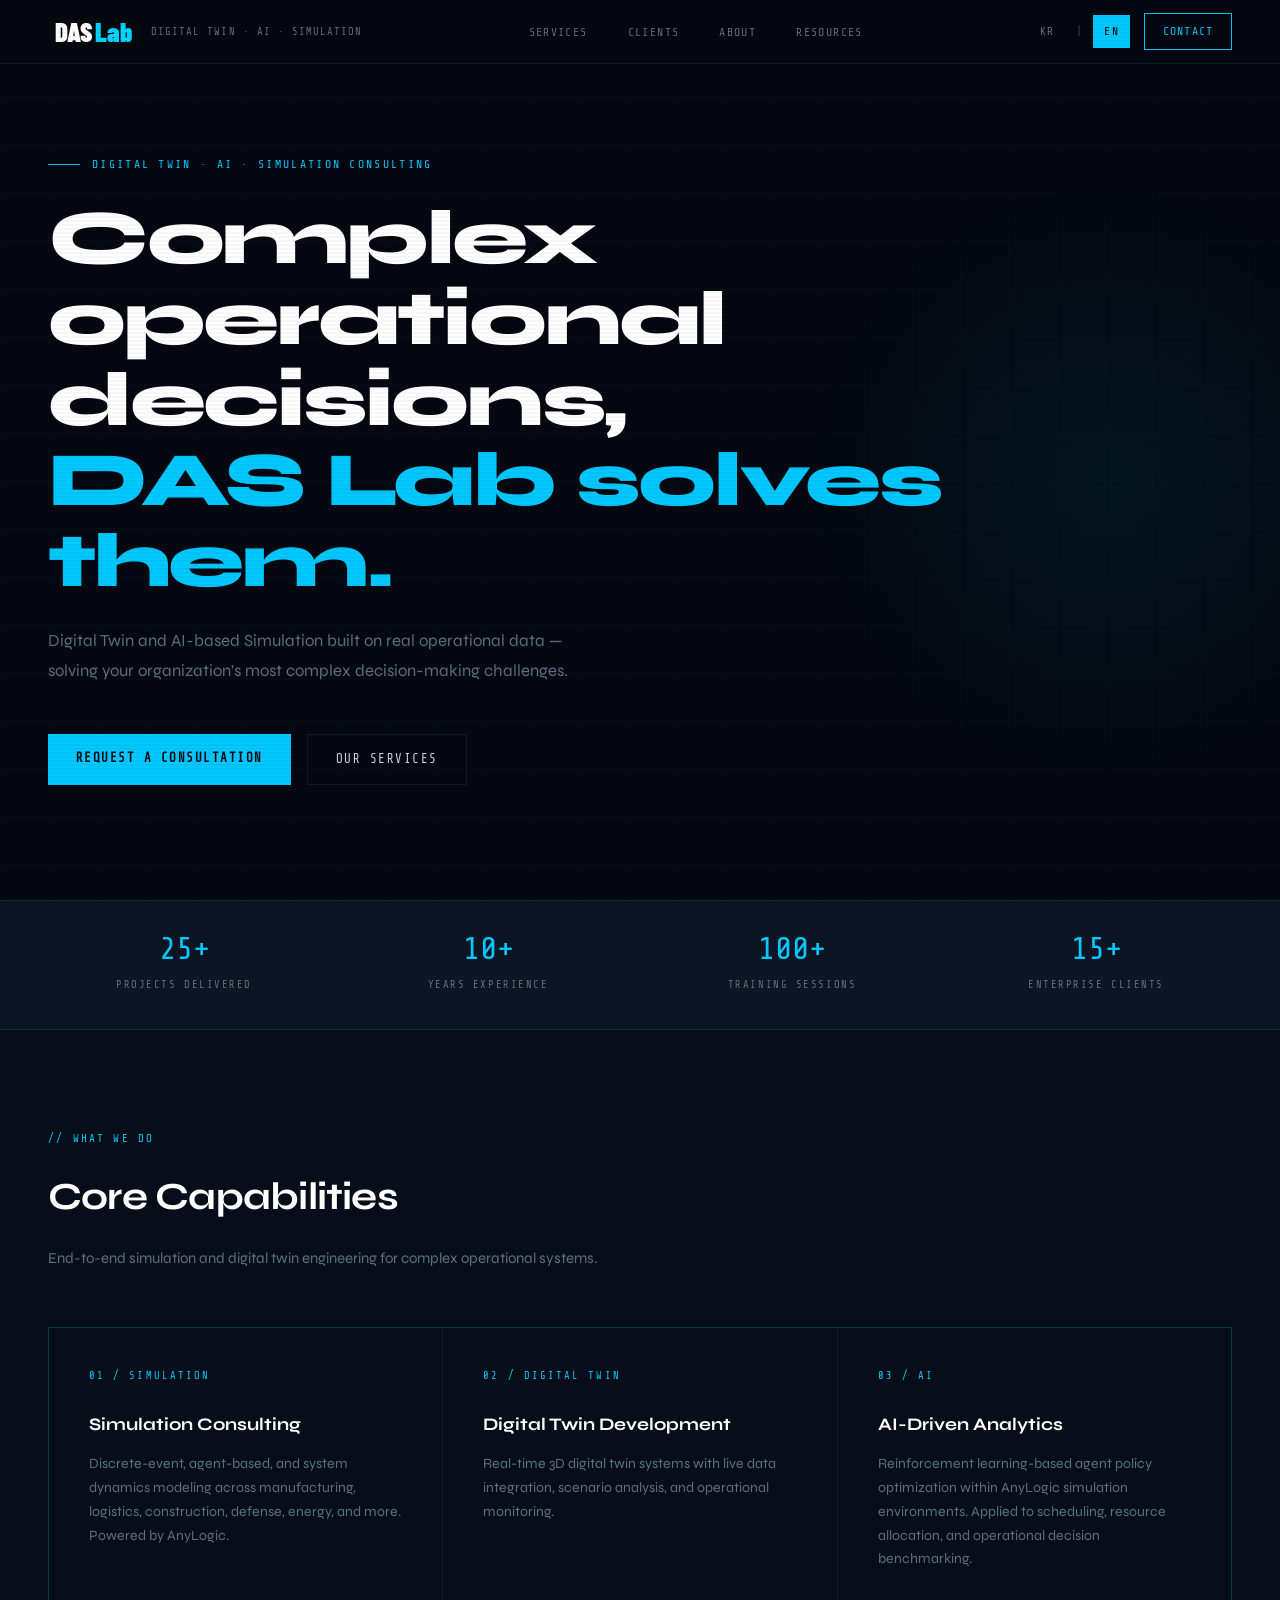
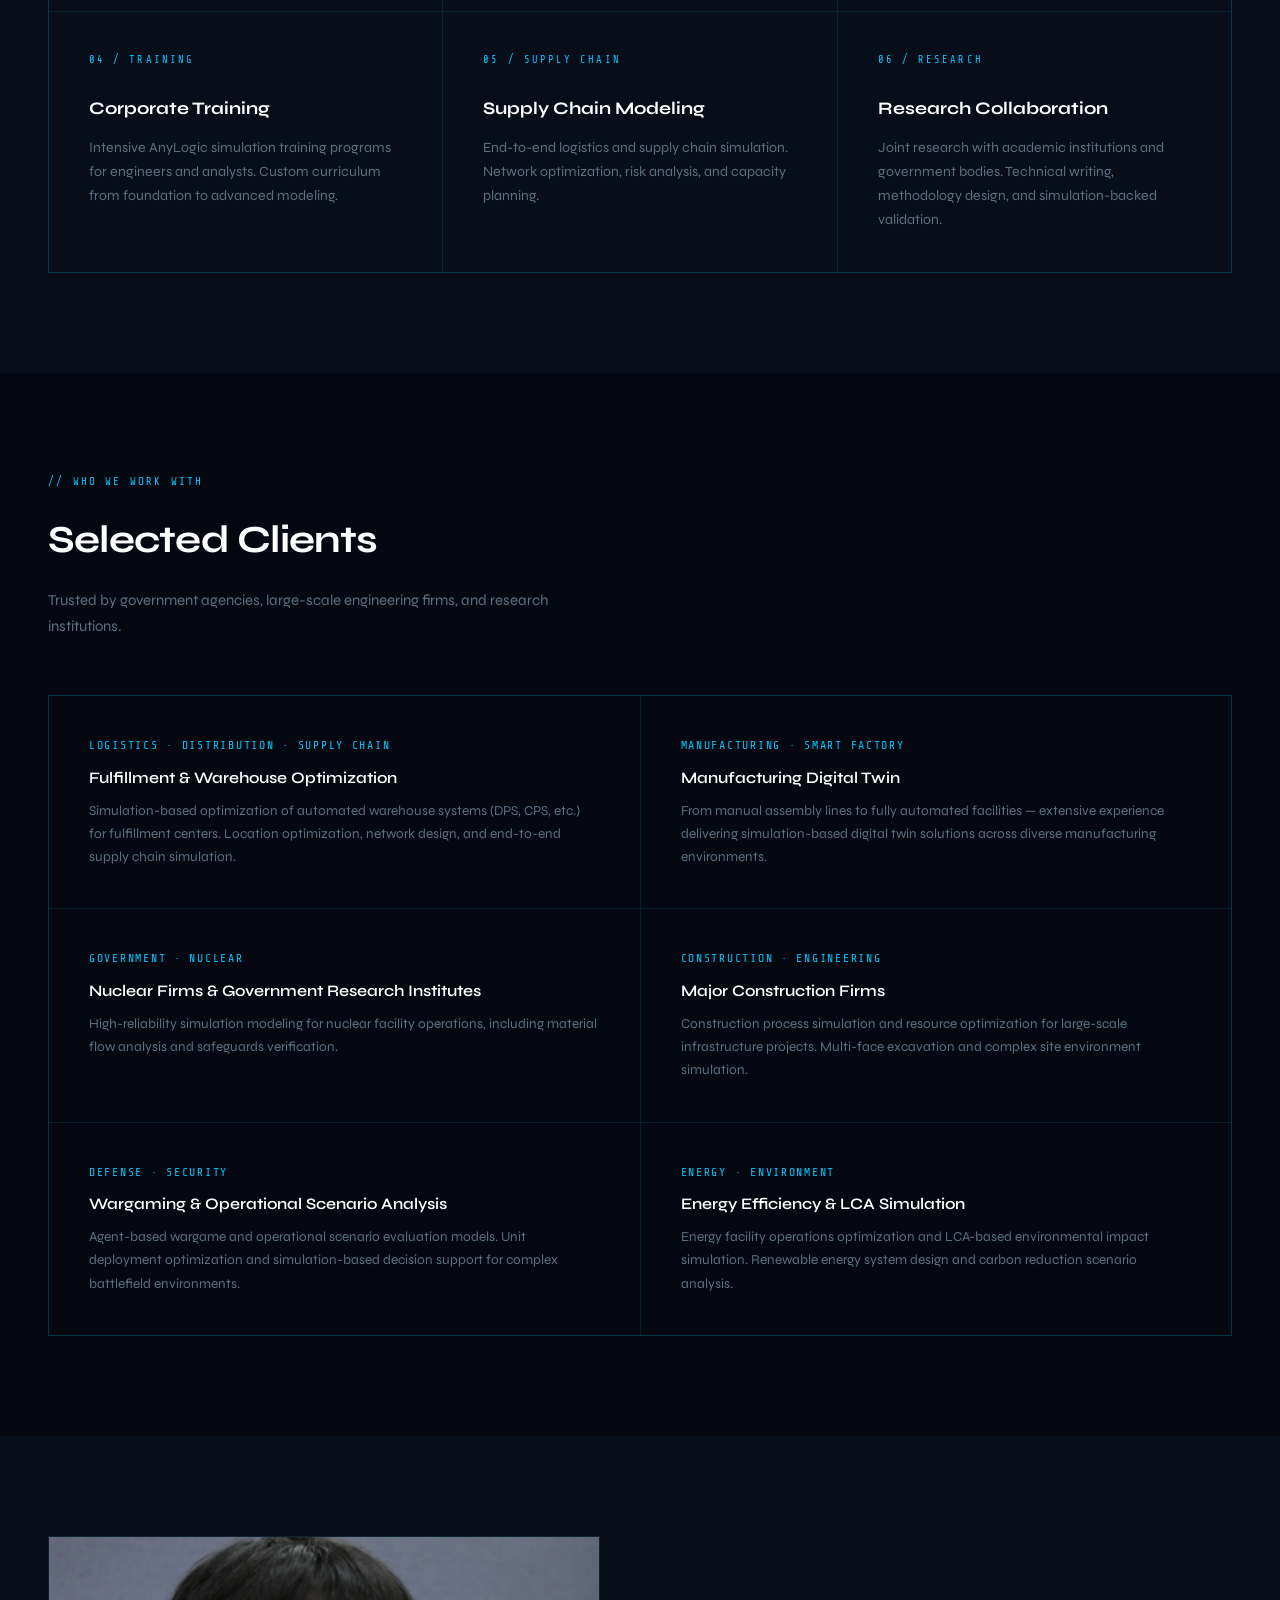
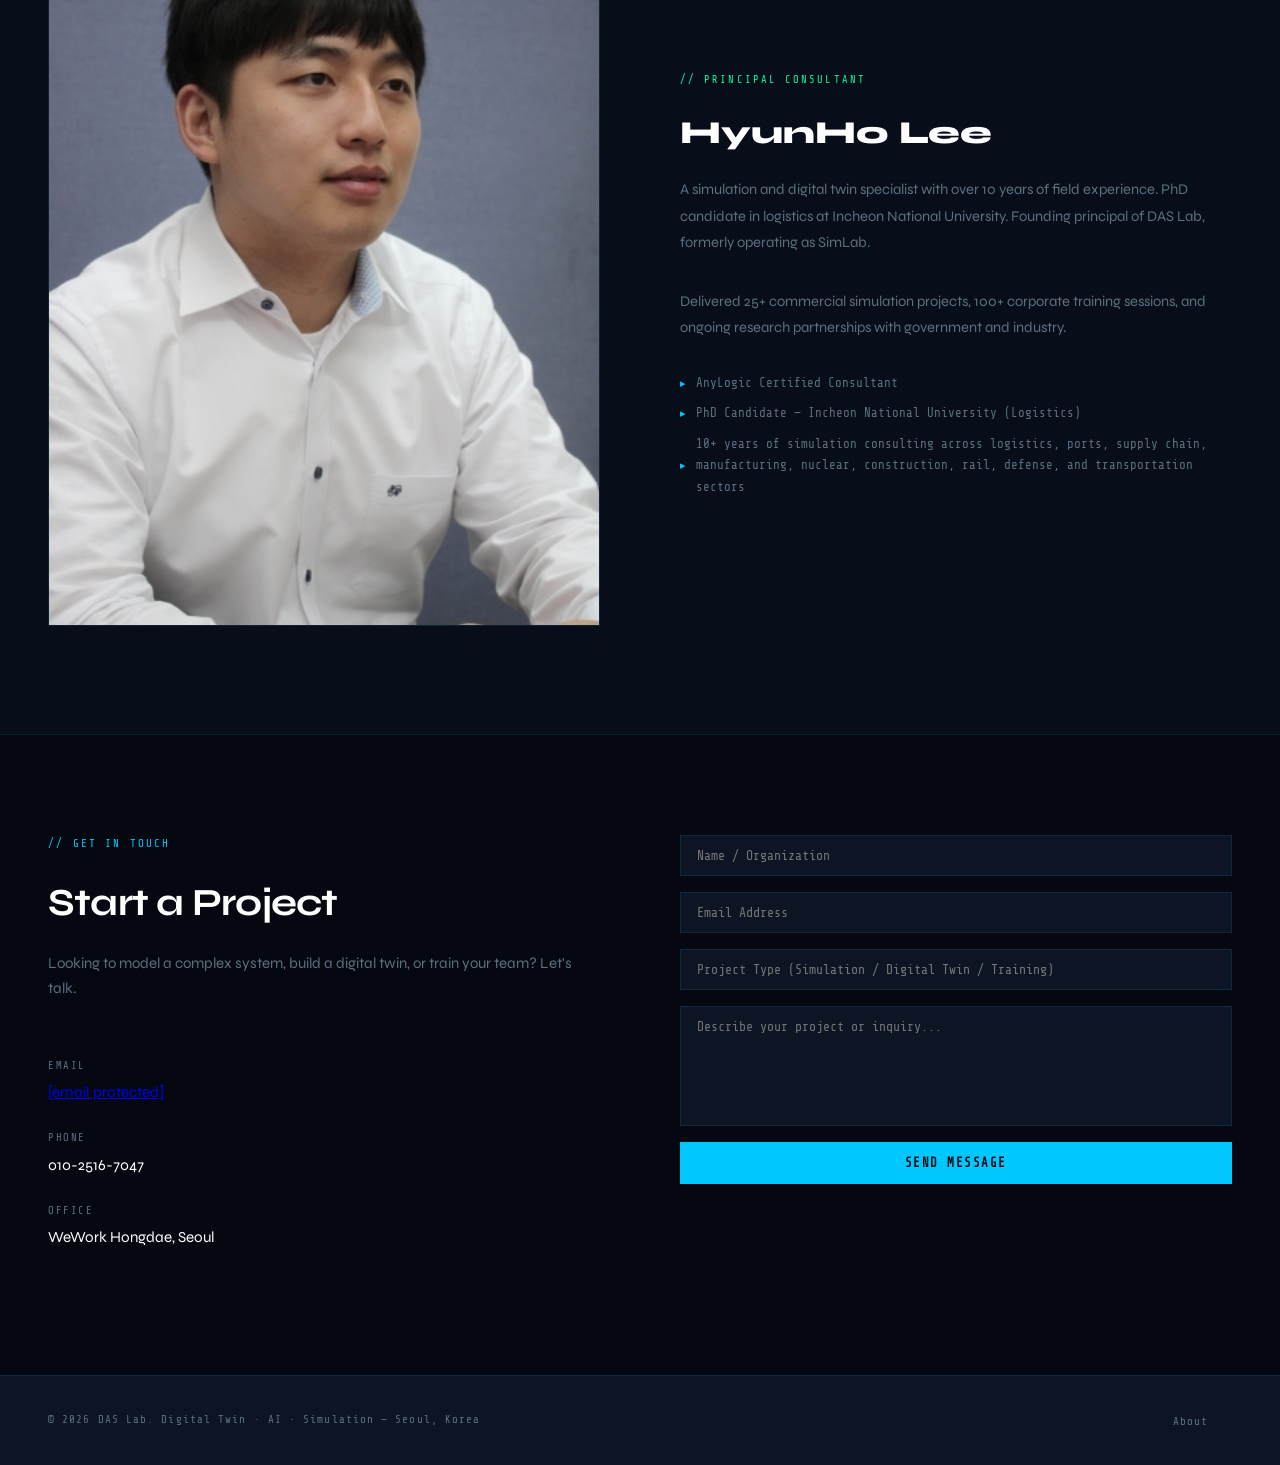
==== templates/index_en.html @ b3d53f38 "fix static path for files" ====
<!DOCTYPE HTML>
<html lang="en">
<head>
	<meta charset="utf-8" />
	<meta name="viewport" content="width=device-width, initial-scale=1, user-scalable=no" />
	<title>DAS Lab — Digital Twin · AI · Simulation</title>
	<link href="https://fonts.googleapis.com/css2?family=Share+Tech+Mono&family=Syne:wght@400;600;700;800&display=swap" rel="stylesheet">
	<link rel="stylesheet" href="/static/css/daslab.css" />
</head>
<body>

	<!-- NAV -->
	<nav>
		<a href="index.html" class="nav-logo">
			<img class="nav-logo-img" src="/static/logo/daslab_logo_dark_simple.svg" alt="DAS Lab" />
			<span class="nav-logo-sub">Digital Twin · AI · Simulation</span>
		</a>
		<ul class="nav-links">
			<li><a href="#services">Services</a></li>
			<li><a href="#clients">Clients</a></li>
			<li><a href="#about">About</a></li>
			<li><a href="resource.html">Resources</a></li>
		</ul>
		<div class="nav-actions">
			<div class="nav-lang" aria-label="Language switch">
				<a href="index.html">KR</a>
				<span class="nav-lang-sep">|</span>
				<a class="is-active" href="index_en.html" aria-current="page">EN</a>
			</div>
			<a href="/cdn-cgi/l/email-protection#2d48584a484348191f1c1e6d434c5b485f034e4240" class="nav-cta">Contact</a>
		</div>
	</nav>

	<!-- HERO -->
	<div id="hero">
		<div class="hero-glow"></div>
		<div class="hero-inner">
			<p class="hero-tag">Digital Twin · AI · Simulation Consulting</p>
			<h1 class="hero-title">
				Complex operational decisions,<br>
				<span class="accent">DAS Lab solves them.</span>
			</h1>
			<p class="hero-desc">
				Digital Twin and AI-based Simulation built on real operational data — solving your organization's most complex decision-making challenges.
			</p>
			<div class="hero-actions">
				<a href="/cdn-cgi/l/email-protection#74110113111a1140464547341a150211065a171b19" class="btn-primary">Request a Consultation</a>
				<a href="#services" class="btn-outline">Our Services</a>
			</div>
		</div>
	</div>

	<!-- STATS -->
	<div class="stats-bar">
		<div class="stats-inner">
			<div class="stat-item">
				<span class="stat-num">25+</span>
				<span class="stat-label">Projects Delivered</span>
			</div>
			<div class="stat-item">
				<span class="stat-num">10+</span>
				<span class="stat-label">Years Experience</span>
			</div>
			<div class="stat-item">
				<span class="stat-num">100+</span>
				<span class="stat-label">Training Sessions</span>
			</div>
			<div class="stat-item">
				<span class="stat-num">15+</span>
				<span class="stat-label">Enterprise Clients</span>
			</div>
		</div>
	</div>

	<!-- SERVICES -->
	<section id="services">
		<div class="section-inner">
			<p class="section-label">// What we do</p>
			<h2 class="section-title">Core Capabilities</h2>
			<p class="section-desc">End-to-end simulation and digital twin engineering for complex operational systems.</p>
			<div class="services-grid">
				<div class="service-card">
					<span class="service-icon">01 / SIMULATION</span>
					<h3 class="service-title">Simulation Consulting</h3>
					<p class="service-desc">Discrete-event, agent-based, and system dynamics modeling across manufacturing, logistics, construction, defense, energy, and more. Powered by AnyLogic.</p>
				</div>
				<div class="service-card">
					<span class="service-icon">02 / DIGITAL TWIN</span>
					<h3 class="service-title">Digital Twin Development</h3>
					<p class="service-desc">Real-time 3D digital twin systems with live data integration, scenario analysis, and operational monitoring.</p>
				</div>
				<div class="service-card">
					<span class="service-icon">03 / AI</span>
					<h3 class="service-title">AI-Driven Analytics</h3>
					<p class="service-desc">Reinforcement learning-based agent policy optimization within AnyLogic simulation environments. Applied to scheduling, resource allocation, and operational decision benchmarking.</p>
				</div>
				<div class="service-card">
					<span class="service-icon">04 / TRAINING</span>
					<h3 class="service-title">Corporate Training</h3>
					<p class="service-desc">Intensive AnyLogic simulation training programs for engineers and analysts. Custom curriculum from foundation to advanced modeling.</p>
				</div>
				<div class="service-card">
					<span class="service-icon">05 / SUPPLY CHAIN</span>
					<h3 class="service-title">Supply Chain Modeling</h3>
					<p class="service-desc">End-to-end logistics and supply chain simulation. Network optimization, risk analysis, and capacity planning.</p>
				</div>
				<div class="service-card">
					<span class="service-icon">06 / RESEARCH</span>
					<h3 class="service-title">Research Collaboration</h3>
					<p class="service-desc">Joint research with academic institutions and government bodies. Technical writing, methodology design, and simulation-backed validation.</p>
				</div>
			</div>
		</div>
	</section>

	<!-- CLIENTS -->
	<section id="clients">
		<div class="section-inner">
			<p class="section-label">// Who we work with</p>
			<h2 class="section-title">Selected Clients</h2>
			<p class="section-desc">Trusted by government agencies, large-scale engineering firms, and research institutions.</p>
			<div class="clients-grid">
				<div class="client-card">
					<p class="client-name">Logistics · Distribution · Supply Chain</p>
					<h3 class="client-project">Fulfillment & Warehouse Optimization</h3>
					<p class="client-desc">Simulation-based optimization of automated warehouse systems (DPS, CPS, etc.) for fulfillment centers. Location optimization, network design, and end-to-end supply chain simulation.</p>
				</div>
				<div class="client-card">
					<p class="client-name">Manufacturing · Smart Factory</p>
					<h3 class="client-project">Manufacturing Digital Twin</h3>
					<p class="client-desc">From manual assembly lines to fully automated facilities — extensive experience delivering simulation-based digital twin solutions across diverse manufacturing environments.</p>
				</div>
				<div class="client-card">
					<p class="client-name">Government · Nuclear</p>
					<h3 class="client-project">Nuclear Firms & Government Research Institutes</h3>
					<p class="client-desc">High-reliability simulation modeling for nuclear facility operations, including material flow analysis and safeguards verification.</p>
				</div>
				<div class="client-card">
					<p class="client-name">Construction · Engineering</p>
					<h3 class="client-project">Major Construction Firms</h3>
					<p class="client-desc">Construction process simulation and resource optimization for large-scale infrastructure projects. Multi-face excavation and complex site environment simulation.</p>
				</div>
				<div class="client-card">
					<p class="client-name">Defense · Security</p>
					<h3 class="client-project">Wargaming & Operational Scenario Analysis</h3>
					<p class="client-desc">Agent-based wargame and operational scenario evaluation models. Unit deployment optimization and simulation-based decision support for complex battlefield environments.</p>
				</div>
				<div class="client-card">
					<p class="client-name">Energy · Environment</p>
					<h3 class="client-project">Energy Efficiency & LCA Simulation</h3>
					<p class="client-desc">Energy facility operations optimization and LCA-based environmental impact simulation. Renewable energy system design and carbon reduction scenario analysis.</p>
				</div>
			</div>
		</div>
	</section>

	<!-- ABOUT -->
	<section id="about">
		<div class="section-inner">
			<div class="about-grid">
				<div>
					<img src="/static/images/1053_1582_4240.jpg" alt="HyunHo Lee" class="about-photo" />
				</div>
				<div>
					<p class="about-tag">// Principal Consultant</p>
					<h2 class="about-name">HyunHo Lee</h2>
					<p class="about-bio">
						A simulation and digital twin specialist with over 10 years of field experience. PhD candidate in logistics at Incheon National University. Founding principal of DAS Lab, formerly operating as SimLab.
					</p>
					<p class="about-bio">
						Delivered 25+ commercial simulation projects, 100+ corporate training sessions, and ongoing research partnerships with government and industry.
					</p>
					<ul class="about-specs">
						<li>AnyLogic Certified Consultant</li>
						<li>PhD Candidate — Incheon National University (Logistics)</li>
						<li>10+ years of simulation consulting across logistics, ports, supply chain, manufacturing, nuclear, construction, rail, defense, and transportation sectors</li>
					</ul>
				</div>
			</div>
		</div>
	</section>

	<!-- CONTACT -->
	<section id="contact">
		<div class="section-inner">
			<div class="contact-grid">
				<div>
					<p class="section-label">// Get in touch</p>
					<h2 class="section-title">Start a Project</h2>
					<p class="section-desc">Looking to model a complex system, build a digital twin, or train your team? Let's talk.</p>

					<p class="contact-info-label">Email</p>
					<p class="contact-info-value"><a href="/cdn-cgi/l/email-protection" class="__cf_email__" data-cfemail="89ecfceeece7ecbdbbb8bac9e7e8ffecfba7eae6e4">[email&#160;protected]</a></p>

					<p class="contact-info-label">Phone</p>
					<p class="contact-info-value">010-2516-7047</p>

					<p class="contact-info-label">Office</p>
					<p class="contact-info-value">WeWork Hongdae, Seoul</p>
				</div>
				<div>
					<form class="contact-form" action="mailto:eugene4213@naver.com" method="post" enctype="text/plain">
						<input type="text" name="name" placeholder="Name / Organization" />
						<input type="email" name="email" placeholder="Email Address" />
						<input type="text" name="subject" placeholder="Project Type (Simulation / Digital Twin / Training)" />
						<textarea name="message" placeholder="Describe your project or inquiry..."></textarea>
						<button type="submit" class="btn-primary" style="cursor:pointer; border:none;">Send Message</button>
					</form>
				</div>
			</div>
		</div>
	</section>

	<!-- FOOTER -->
	<footer>
		<div class="footer-inner">
			<span class="footer-copy">© 2026 DAS Lab. Digital Twin · AI · Simulation — Seoul, Korea</span>
			<ul class="footer-links">
				<li><a href="introduction.html">About</a></li>
				<li><a h
---- static/css/daslab.css ----
*, *::before, *::after { box-sizing: border-box; margin: 0; padding: 0; }

:root {
	--bg:        #050810;
	--bg2:       #080d1a;
	--surface:   #0d1525;
	--border:    rgba(0, 200, 255, 0.12);
	--cyan:      #00c8ff;
	--cyan-dim:  rgba(0, 200, 255, 0.18);
	--cyan-glow: rgba(0, 200, 255, 0.06);
	--green:     #00ff9d;
	--text:      #c8d8e8;
	--text-dim:  #5a7080;
	--mono:      'Share Tech Mono', monospace;
	--sans:      'Syne', sans-serif;
}

html { scroll-behavior: smooth; }

body {
	background: var(--bg);
	color: var(--text);
	font-family: var(--sans);
	font-size: 15px;
	line-height: 1.7;
	overflow-x: hidden;
}

/* ── GRID BACKGROUND ── */
body::before {
	content: '';
	position: fixed;
	inset: 0;
	background-image:
		linear-gradient(rgba(0,200,255,0.03) 1px, transparent 1px),
		linear-gradient(90deg, rgba(0,200,255,0.03) 1px, transparent 1px);
	background-size: 48px 48px;
	pointer-events: none;
	z-index: 0;
}

/* ── NAV ── */
nav {
	position: fixed;
	top: 0; left: 0; right: 0;
	z-index: 100;
	display: flex;
	align-items: center;
	justify-content: space-between;
	padding: 0 3rem;
	height: 64px;
	background: rgba(5, 8, 16, 0.85);
	backdrop-filter: blur(12px);
	border-bottom: 1px solid var(--border);
}

.nav-logo {
	display: flex;
	align-items: center;
	gap: 12px;
	text-decoration: none;
}

.nav-logo-img {
	display: block;
	height: 30px;
	width: auto;
}

.nav-logo-mark {
	font-family: var(--sans);
	font-weight: 800;
	font-size: 1.35rem;
	color: #fff;
	letter-spacing: -0.02em;
}

.nav-logo-mark span { color: var(--cyan); }

.nav-logo-sub {
	font-family: var(--mono);
	font-size: 0.65rem;
	color: var(--text-dim);
	letter-spacing: 0.1em;
	text-transform: uppercase;
	line-height: 1;
	padding-top: 2px;
}

.nav-links {
	display: flex;
	gap: 2.5rem;
	list-style: none;
}

.nav-links a {
	font-family: var(--mono);
	font-size: 0.72rem;
	letter-spacing: 0.12em;
	text-transform: uppercase;
	color: var(--text-dim);
	text-decoration: none;
	transition: color 0.2s;
}

.nav-links a:hover { color: var(--cyan); }

.nav-actions {
	display: flex;
	align-items: center;
	gap: 14px;
}

.nav-lang {
	display: flex;
	align-items: center;
	gap: 10px;
	font-family: var(--mono);
	font-size: 0.72rem;
	letter-spacing: 0.12em;
	text-transform: uppercase;
}

.nav-lang a {
	color: var(--text-dim);
	text-decoration: none;
	transition: color 0.2s, background 0.2s, border-color 0.2s;
	border: 1px solid transparent;
	padding: 6px 10px;
}

.nav-lang a:hover { color: var(--cyan); }

.nav-lang a.is-active {
	color: var(--bg);
	background: var(--cyan);
	border-color: var(--cyan);
}

.nav-lang-sep {
	color: var(--text-dim);
	opacity: 0.6;
	user-select: none;
}

.nav-cta {
	font-family: var(--mono);
	font-size: 0.72rem;
	letter-spacing: 0.1em;
	text-transform: uppercase;
	color: var(--cyan);
	border: 1px solid var(--cyan);
	padding: 8px 18px;
	text-decoration: none;
	transition: background 0.2s, color 0.2s;
}

.nav-cta:hover {
	background: var(--cyan);
	color: var(--bg);
}

/* ── HERO ── */
#hero {
	position: relative;
	min-height: 100vh;
	display: flex;
	align-items: center;
	padding: 120px 3rem 80px;
	z-index: 1;
	overflow: hidden;
}

.hero-glow {
	position: absolute;
	top: 20%;
	right: -10%;
	width: 600px;
	height: 600px;
	background: radial-gradient(circle, rgba(0,200,255,0.07) 0%, transparent 70%);
	pointer-events: none;
}

.hero-inner {
	max-width: 1200px;
	margin: 0 auto;
	width: 100%;
}

.hero-tag {
	font-family: var(--mono);
	font-size: 0.72rem;
	letter-spacing: 0.2em;
	text-transform: uppercase;
	color: var(--cyan);
	margin-bottom: 1.5rem;
	display: flex;
	align-items: center;
	gap: 12px;
}

.hero-tag::before {
	content: '';
	display: inline-block;
	width: 32px;
	height: 1px;
	background: var(--cyan);
}

.hero-title {
	font-family: var(--sans);
	font-weight: 800;
	font-size: clamp(2.8rem, 6vw, 5.5rem);
	line-height: 1.05;
	letter-spacing: -0.03em;
	color: #fff;
	margin-bottom: 1.5rem;
}

.hero-title .accent { color: var(--cyan); }

.hero-desc {
	font-size: 1.05rem;
	color: var(--text-dim);
	max-width: 540px;
	margin-bottom: 3rem;
	line-height: 1.8;
}

.hero-actions {
	display: flex;
	gap: 1rem;
	flex-wrap: wrap;
}

.btn-primary {
	font-family: var(--mono);
	font-size: 0.78rem;
	letter-spacing: 0.12em;
	text-transform: uppercase;
	background: var(--cyan);
	color: var(--bg);
	padding: 14px 28px;
	text-decoration: none;
	font-weight: 700;
	transition: opacity 0.2s, transform 0.2s;
}

.btn-primary:hover { opacity: 0.85; transform: translateY(-1px); }

.btn-outline {
	font-family: var(--mono);
	font-size: 0.78rem;
	letter-spacing: 0.12em;
	text-transform: uppercase;
	border: 1px solid var(--border);
	color: var(--text);
	padding: 14px 28px;
	text-decoration: none;
	transition: border-color 0.2s, color 0.2s;
}

.btn-outline:hover { border-color: var(--cyan); color: var(--cyan); }

/* ── STATS BAR ── */
.stats-bar {
	position: relative;
	z-index: 1;
	border-top: 1px solid var(--border);
	border-bottom: 1px solid var(--border);
	background: var(--surface);
	padding: 2rem 3rem;
}

.stats-inner {
	max-width: 1200px;
	margin: 0 auto;
	display: grid;
	grid-template-columns: repeat(4, 1fr);
	gap: 2rem;
}

.stat-item { text-align: center; }

.stat-num {
	font-family: var(--mono);
	font-size: 2rem;
	color: var(--cyan);
	display: block;
	line-height: 1;
	margin-bottom: 0.4rem;
}

.stat-label {
	font-family: var(--mono);
	font-size: 0.65rem;
	letter-spacing: 0.15em;
	text-transform: uppercase;
	color: var(--text-dim);
}

/* ── SECTION BASE ── */
section {
	position: relative;
	z-index: 1;
	padding: 100px 3rem;
}

.section-inner {
	max-width: 1200px;
	margin: 0 auto;
}

.section-label {
	font-family: var(--mono);
	font-size: 0.68rem;
	letter-spacing: 0.2em;
	text-transform: uppercase;
	color: var(--cyan);
	margin-bottom: 1rem;
}

.section-title {
	font-family: var(--sans);
	font-weight: 700;
	font-size: clamp(1.8rem, 3vw, 2.6rem);
	color: #fff;
	margin-bottom: 1rem;
	letter-spacing: -0.02em;
}

.section-desc {
	color: var(--text-dim);
	max-width: 560px;
	margin-bottom: 3.5rem;
}

/* ── SERVICES ── */
#services { background: var(--bg2); }

.services-grid {
	display: grid;
	grid-template-columns: repeat(3, 1fr);
	gap: 1px;
	background: var(--border);
	border: 1px solid var(--border);
}

.service-card {
	background: var(--bg2);
	padding: 2.5rem;
	transition: background 0.3s;
	position: relative;
	overflow: hidden;
}

.service-card::before {
	content: '';
	position: absolute;
	top: 0; left: 0; right: 0;
	height: 2px;
	background: var(--cyan);
	transform: scaleX(0);
	transform-origin: left;
	transition: transform 0.3s;
}

.service-card:hover { background: var(--surface); }
.service-card:hover::before { transform: scaleX(1); }

.service-icon {
	font-family: var(--mono);
	font-size: 0.65rem;
	letter-spacing: 0.2em;
	color: var(--cyan);
	margin-bottom: 1.5rem;
	display: block;
}

.service-title {
	font-weight: 700;
	font-size: 1.1rem;
	color: #fff;
	margin-bottom: 0.75rem;
}

.service-desc {
	font-size: 0.88rem;
	color: var(--text-dim);
	line-height: 1.7;
}

/* ── CLIENTS ── */
#clients { background: var(--bg); }

.clients-grid {
	display: grid;
	grid-template-columns: repeat(2, 1fr);
	gap: 1px;
	background: var(--border);
	border: 1px solid var(--border);
}

.client-card {
	background: var(--bg);
	padding: 2.5rem;
	transition: background 0.3s;
}

.client-card:hover { background: var(--surface); }

.client-name {
	font-family: var(--mono);
	font-size: 0.72rem;
	letter-spacing: 0.15em;
	text-transform: uppercase;
	color: var(--cyan);
	margin-bottom: 0.5rem;
}

.client-project {
	font-weight: 600;
	font-size: 1rem;
	color: #fff;
	margin-bottom: 0.5rem;
}

.client-desc {
	font-size: 0.85rem;
	color: var(--text-dim);
}

/* ── ABOUT ── */
#about { background: var(--bg2); }

.about-grid {
	display: grid;
	grid-template-columns: 1fr 1fr;
	gap: 5rem;
	align-items: center;
}

.about-photo {
	width: 100%;
	aspect-ratio: 4/5;
	object-fit: cover;
	filter: grayscale(30%) contrast(1.05);
	border: 1px solid var(--border);
}

.about-tag {
	font-family: var(--mono);
	font-size: 0.65rem;
	letter-spacing: 0.2em;
	text-transform: uppercase;
	color: var(--green);
	margin-bottom: 1rem;
}

.about-name {
	font-weight: 800;
	font-size: 2rem;
	color: #fff;
	margin-bottom: 1rem;
}

.about-bio {
	color: var(--text-dim);
	font-size: 0.92rem;
	line-height: 1.8;
	margin-bottom: 2rem;
}

.about-specs {
	list-style: none;
	display: flex;
	flex-direction: column;
	gap: 0.6rem;
}

.about-specs li {
	font-family: var(--mono);
	font-size: 0.78rem;
	color: var(--text-dim);
	display: flex;
	align-items: center;
	gap: 10px;
}

.about-specs li::before {
	content: '▸';
	color: var(--cyan);
	font-size: 0.7rem;
}

/* ── CONTACT ── */
#contact {
	background: var(--bg);
	border-top: 1px solid var(--border);
}

.contact-grid {
	display: grid;
	grid-template-columns: 1fr 1fr;
	gap: 5rem;
}

.contact-info-label {
	font-family: var(--mono);
	font-size: 0.65rem;
	letter-spacing: 0.15em;
	text-transform: uppercase;
	color: var(--text-dim);
	margin-bottom: 0.3rem;
}

.contact-info-value {
	font-size: 0.95rem;
	color: #fff;
	margin-bottom: 1.5rem;
}

.contact-form {
	display: flex;
	flex-direction: column;
	gap: 1rem;
}

.contact-form input,
.contact-form textarea {
	background: var(--surface);
	border: 1px solid var(--border);
	color: var(--text);
	font-family: var(--mono);
	font-size: 0.82rem;
	padding: 12px 16px;
	outline: none;
	transition: border-color 0.2s;
	resize: none;
}

.contact-form input:focus,
.contact-form textarea:focus {
	border-color: var(--cyan);
}

.contact-form textarea { height: 120px; }

/* ── FOOTER ── */
footer {
	position: relative;
	z-index: 1;
	background: var(--surface);
	border-top: 1px solid var(--border);
	padding: 2rem 3rem;
}

.footer-inner {
	max-width: 1200px;
	margin: 0 auto;
	display: flex;
	align-items: center;
	justify-content: space-between;
	flex-wrap: wrap;
	gap: 1rem;
}

.footer-copy {
	font-family: var(--mono);
	font-size: 0.68rem;
	letter-spacing: 0.1em;
	color: var(--text-dim);
}

.footer-links {
	display: flex;
	gap: 1.5rem;
	list-style: none;
}

.footer-links a {
	font-family: var(--mono);
	font-size: 0.68rem;
	letter-spacing: 0.1em;
	color: var(--text-dim);
	text-decoration: none;
	transition: color 0.2s;
}

.footer-links a:hover { color: var(--cyan); }

/* ── SCANLINE EFFECT ── */
body::after {
	content: '';
	position: fixed;
	inset: 0;
	background: repeating-linear-gradient(
		0deg,
		transparent,
		transparent 2px,
		rgba(0,0,0,0.03) 2px,
		rgba(0,0,0,0.03) 4px
	);
	pointer-events: none;
	z-index: 999;
}

/* ── ANIMATIONS ── */
@keyframes fadeUp {
	from { opacity: 0; transform: translateY(24px); }
	to   { opacity: 1; transform: translateY(0); }
}

.hero-tag   { animation: fadeUp 0.6s ease both; }
.hero-title { animation: fadeUp 0.6s 0.1s ease both; }
.hero-desc  { animation: fadeUp 0.6s 0.2s ease both; }
.hero-actions { animation: fadeUp 0.6s 0.3s ease both; }

/* ── RESPONSIVE ── */
@media (max-width: 900px) {
	nav { padding: 0 1.5rem; }
	.nav-links { display: none; }
	.nav-lang-sep { display: none; }
	.nav-lang { gap: 6px; }
	section { padding: 70px 1.5rem; }
	#hero { padding: 100px 1.5rem 60px; }
	.stats-inner { grid-template-columns: repeat(2, 1fr); }
	.services-grid { grid-template-columns: 1fr; }
	.clients-grid { grid-template-columns: 1fr; }
	.about-grid { grid-template-columns: 1fr; gap: 2.5rem; }
	.contact-grid { grid-template-columns: 1fr; gap: 2.5rem; }
	.stats-bar { padding: 1.5rem; }
}
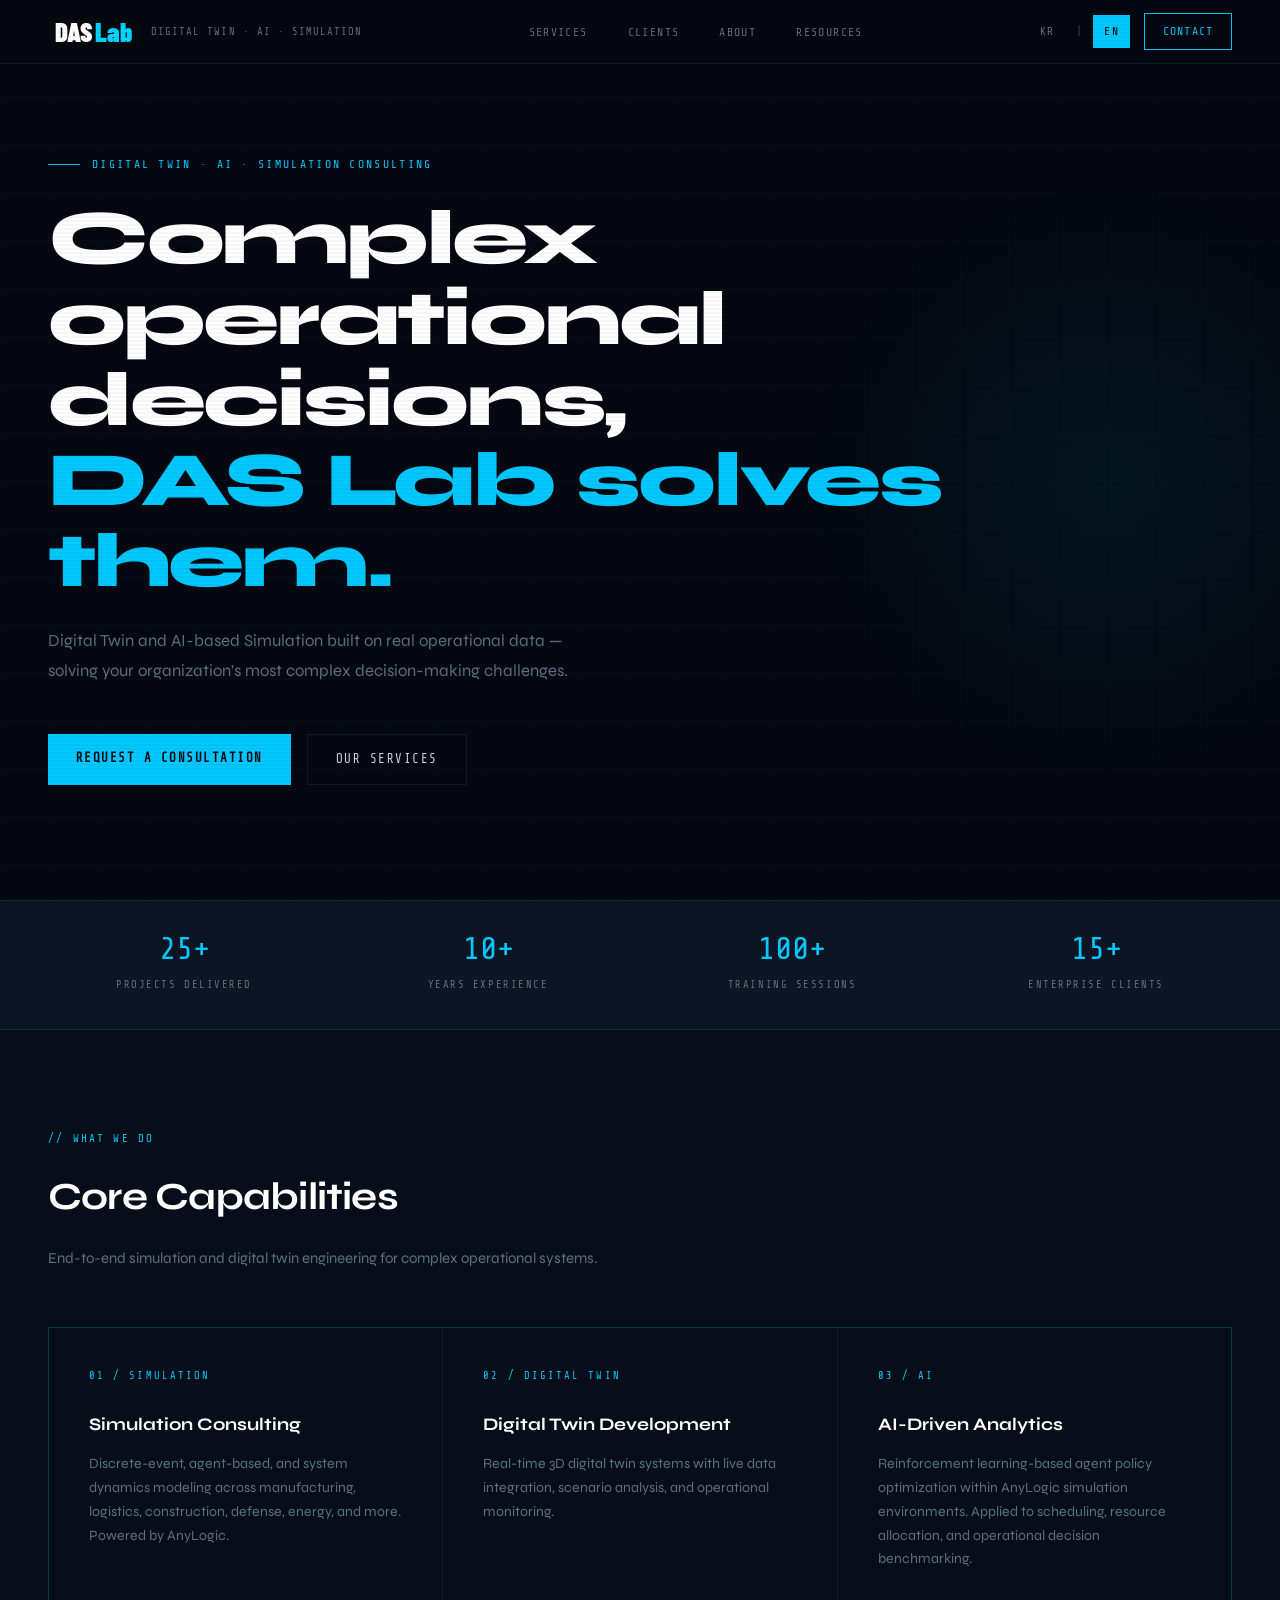
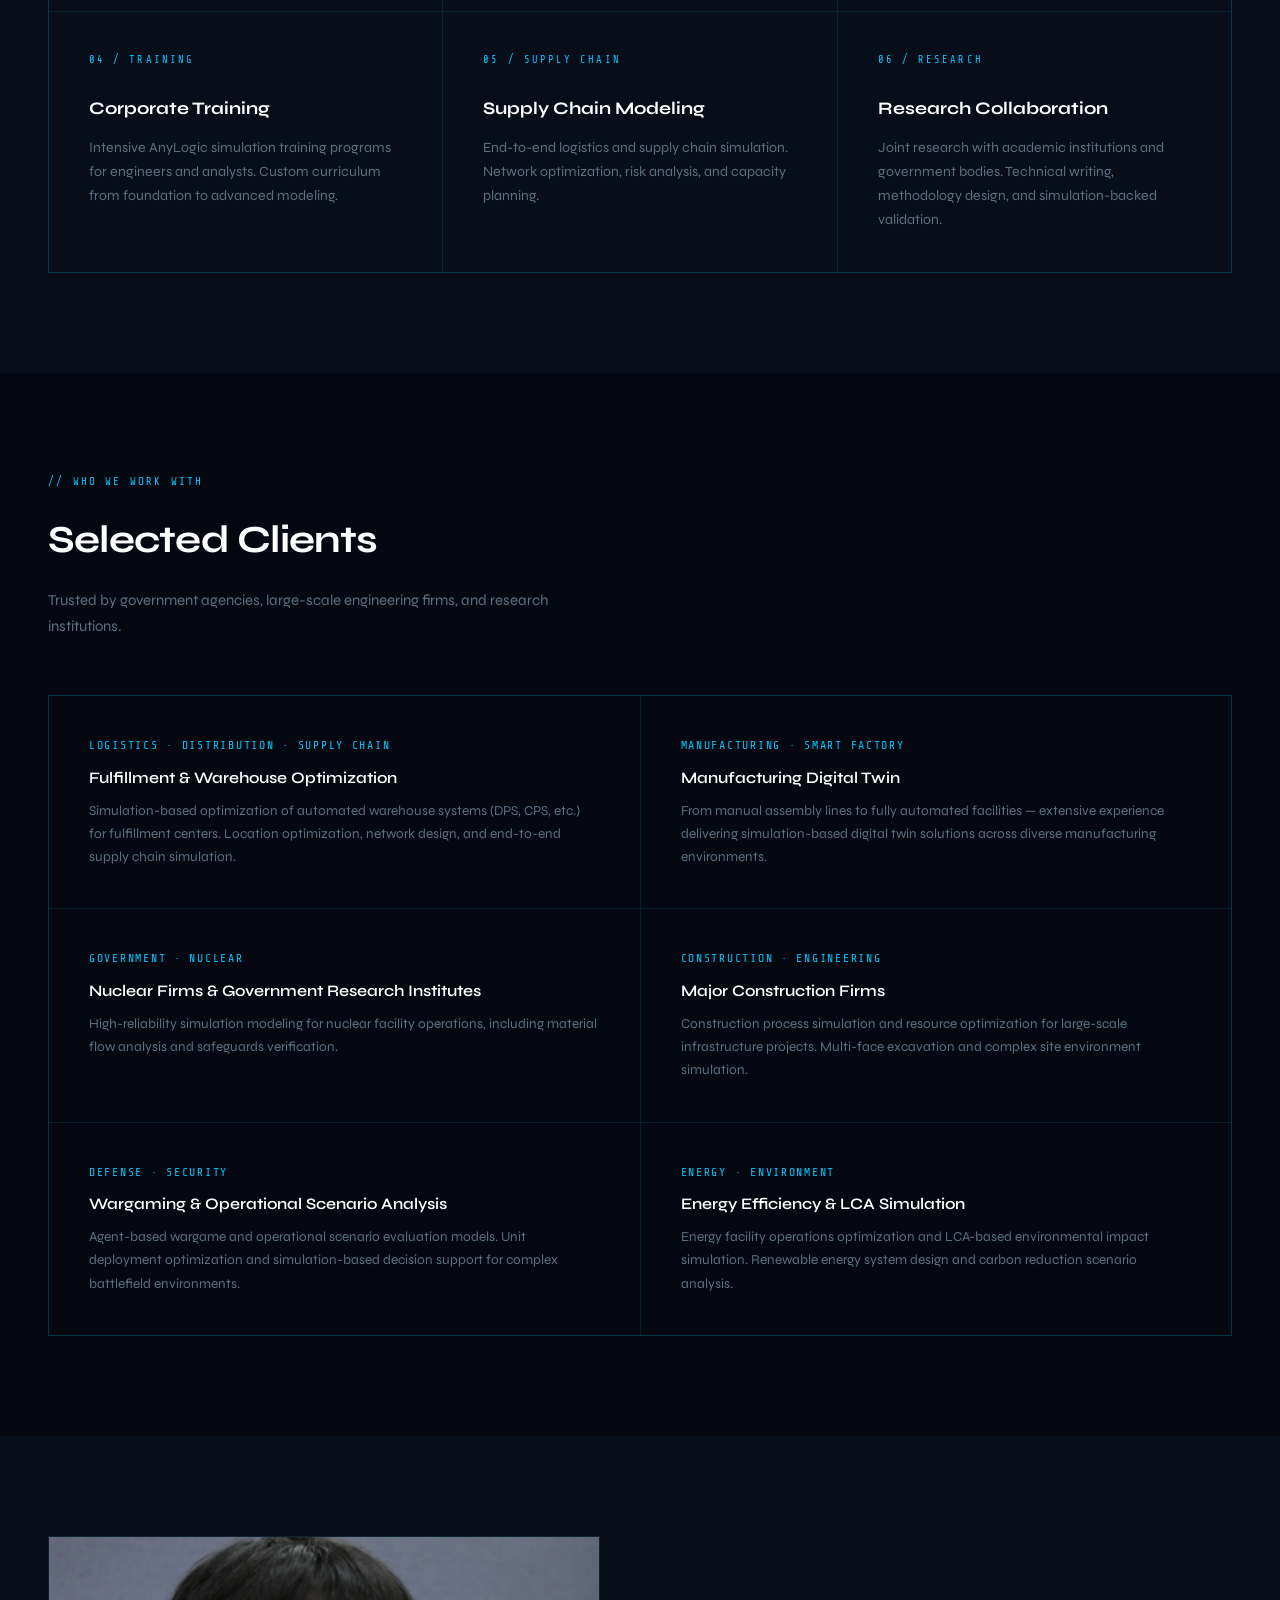
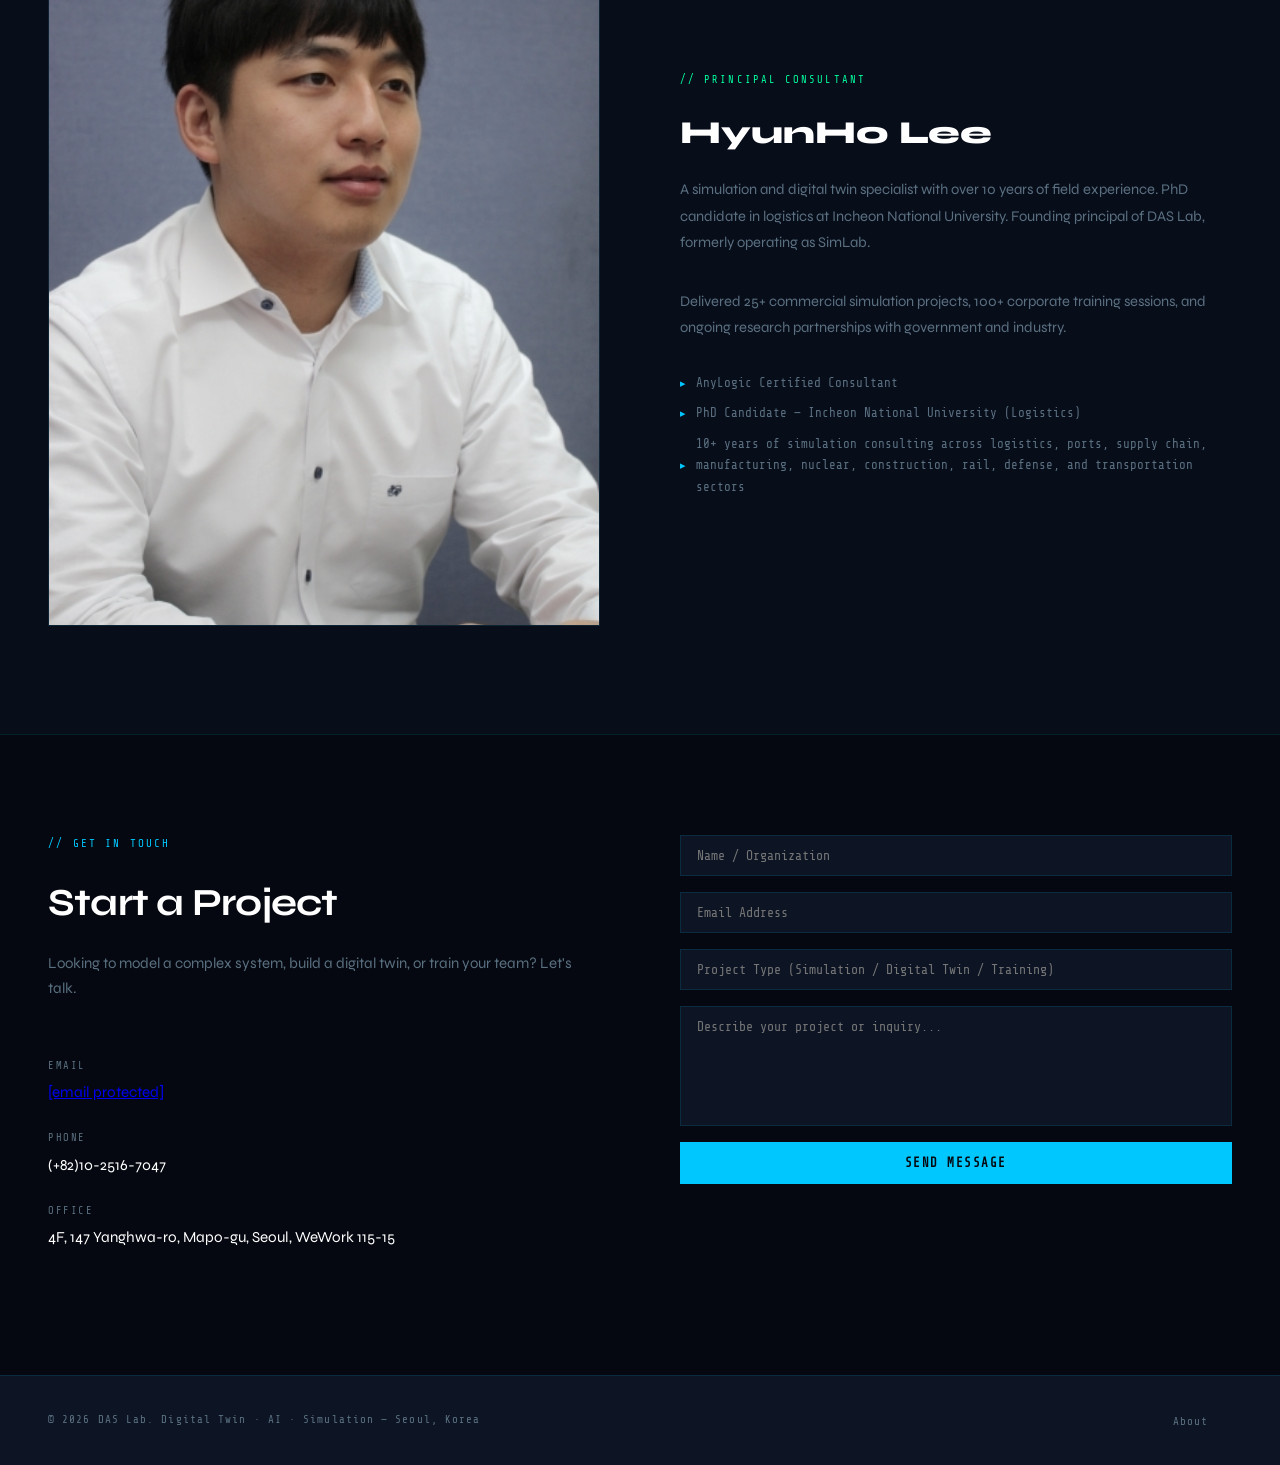
==== commit 69cda74d: "minor changes in resources & contact button" ====
--- a/templates/index_en.html
+++ b/templates/index_en.html
@@ -27,7 +27,7 @@
 				<span class="nav-lang-sep">|</span>
 				<a class="is-active" href="index_en.html" aria-current="page">EN</a>
 			</div>
-			<a href="/cdn-cgi/l/email-protection#2d48584a484348191f1c1e6d434c5b485f034e4240" class="nav-cta">Contact</a>
+			<a href="https://open.kakao.com/o/gmawNvbg" class="nav-cta">Contact</a>
 		</div>
 	</nav>
 
@@ -193,10 +193,10 @@
 					<p class="contact-info-value"><a href="/cdn-cgi/l/email-protection" class="__cf_email__" data-cfemail="89ecfceeece7ecbdbbb8bac9e7e8ffecfba7eae6e4">[email&#160;protected]</a></p>
 
 					<p class="contact-info-label">Phone</p>
-					<p class="contact-info-value">010-2516-7047</p>
+					<p class="contact-info-value">(+82)10-2516-7047</p>
 
 					<p class="contact-info-label">Office</p>
-					<p class="contact-info-value">WeWork Hongdae, Seoul</p>
+					<p class="contact-info-value">4F, 147 Yanghwa-ro, Mapo-gu, Seoul, WeWork 115-15</p>
 				</div>
 				<div>
 					<form class="contact-form" action="mailto:eugene4213@naver.com" method="post" enctype="text/plain">
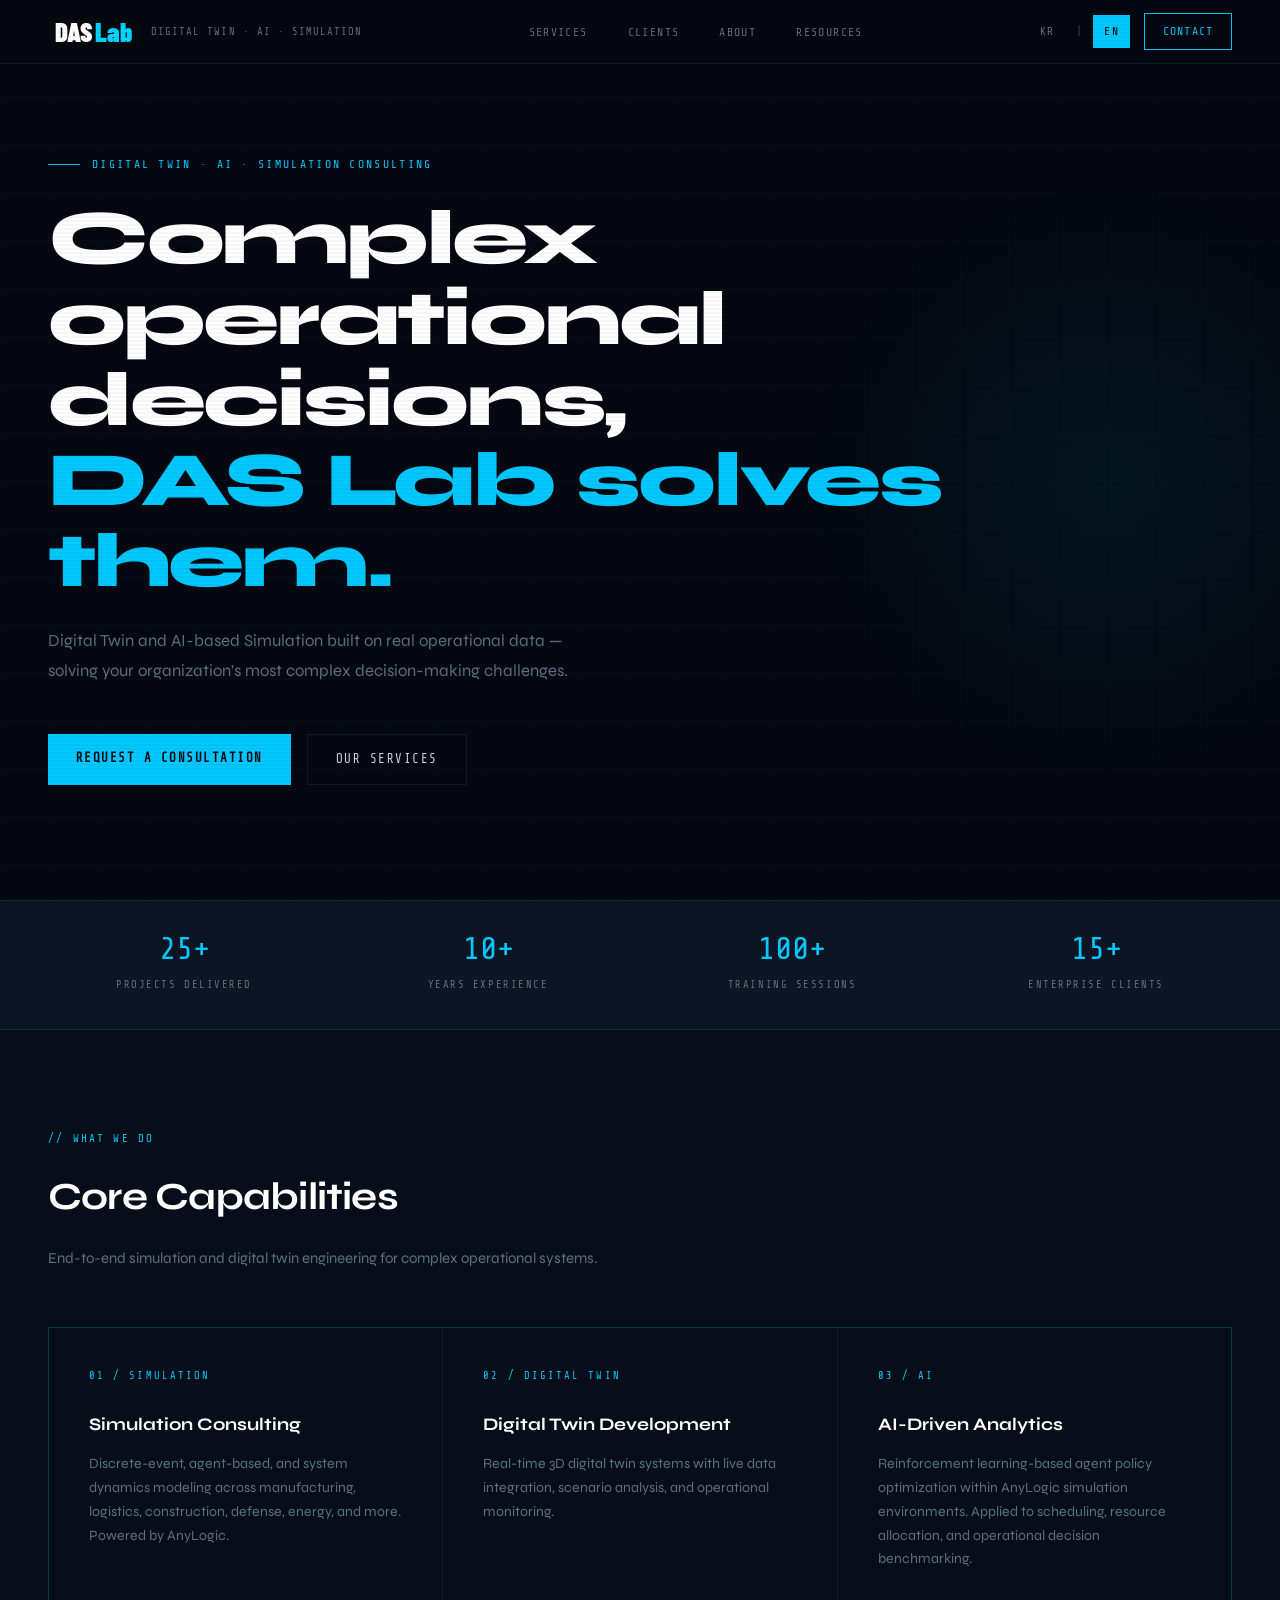
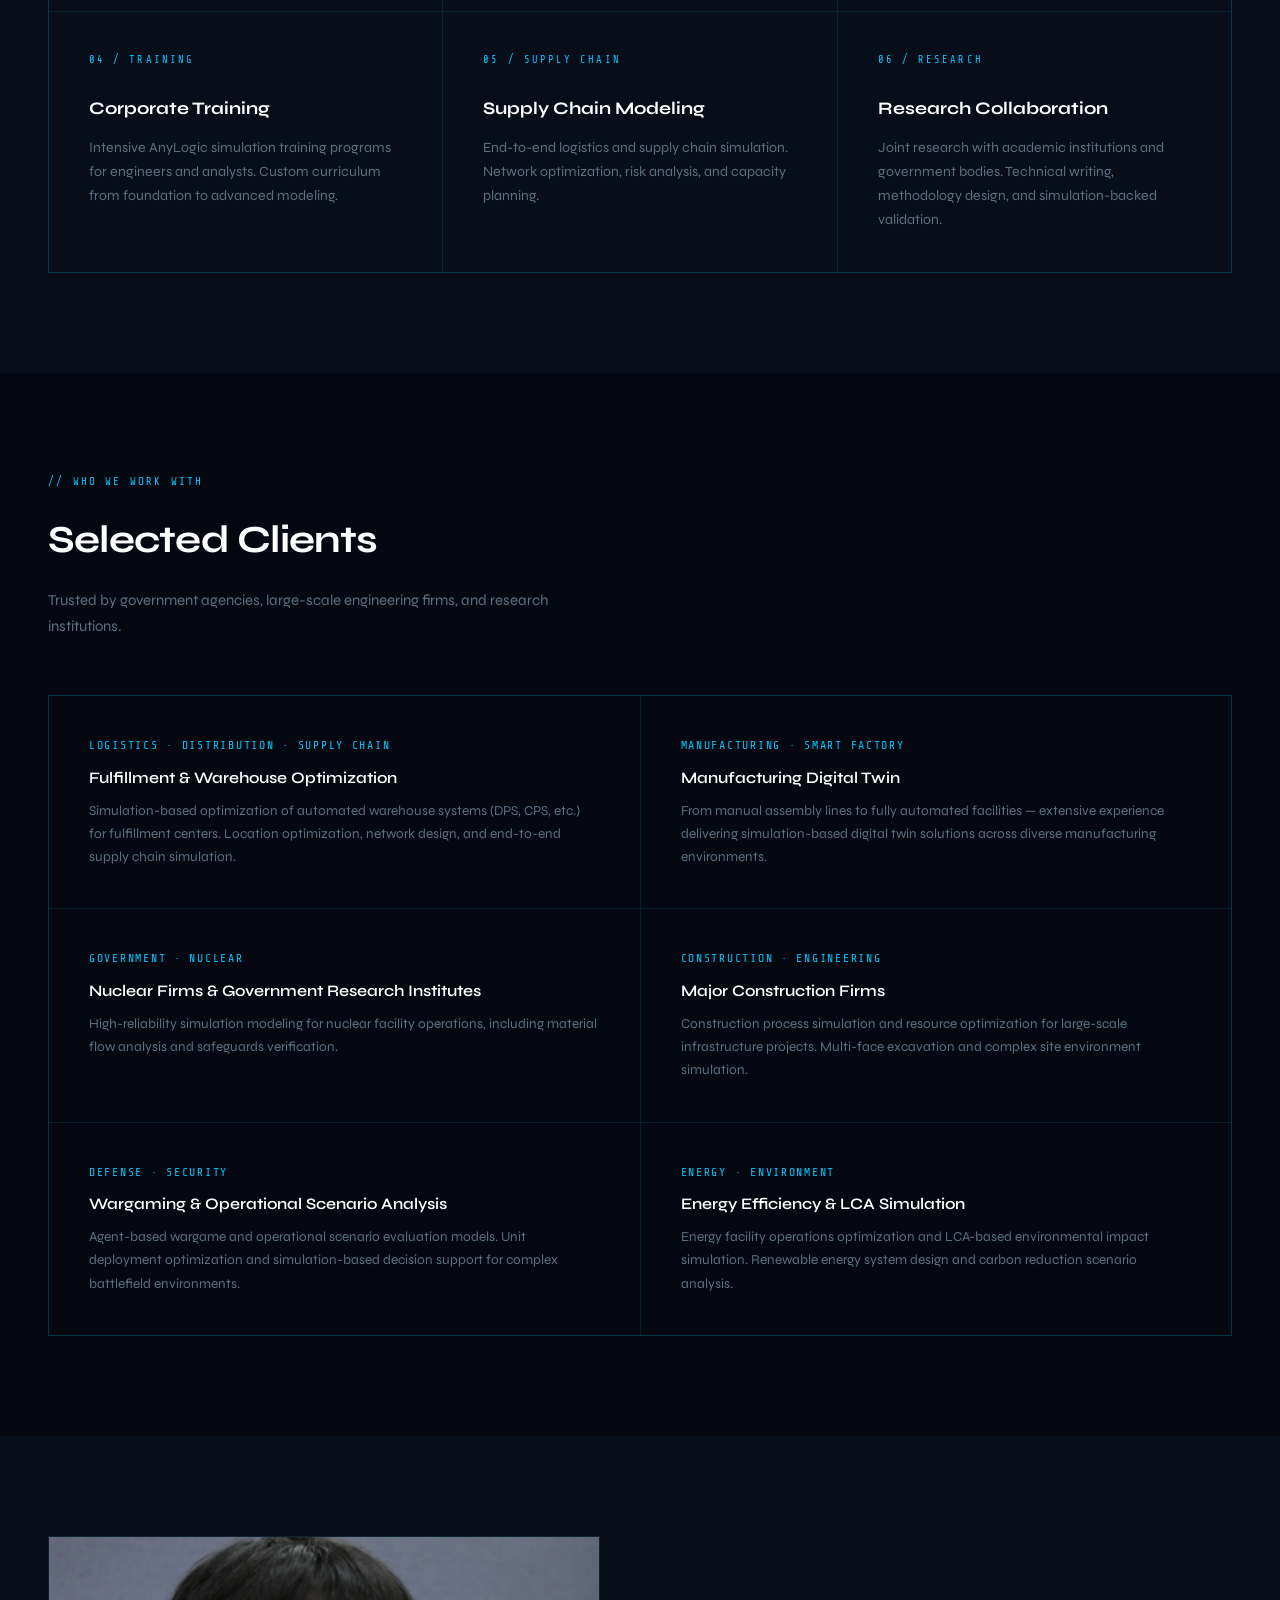
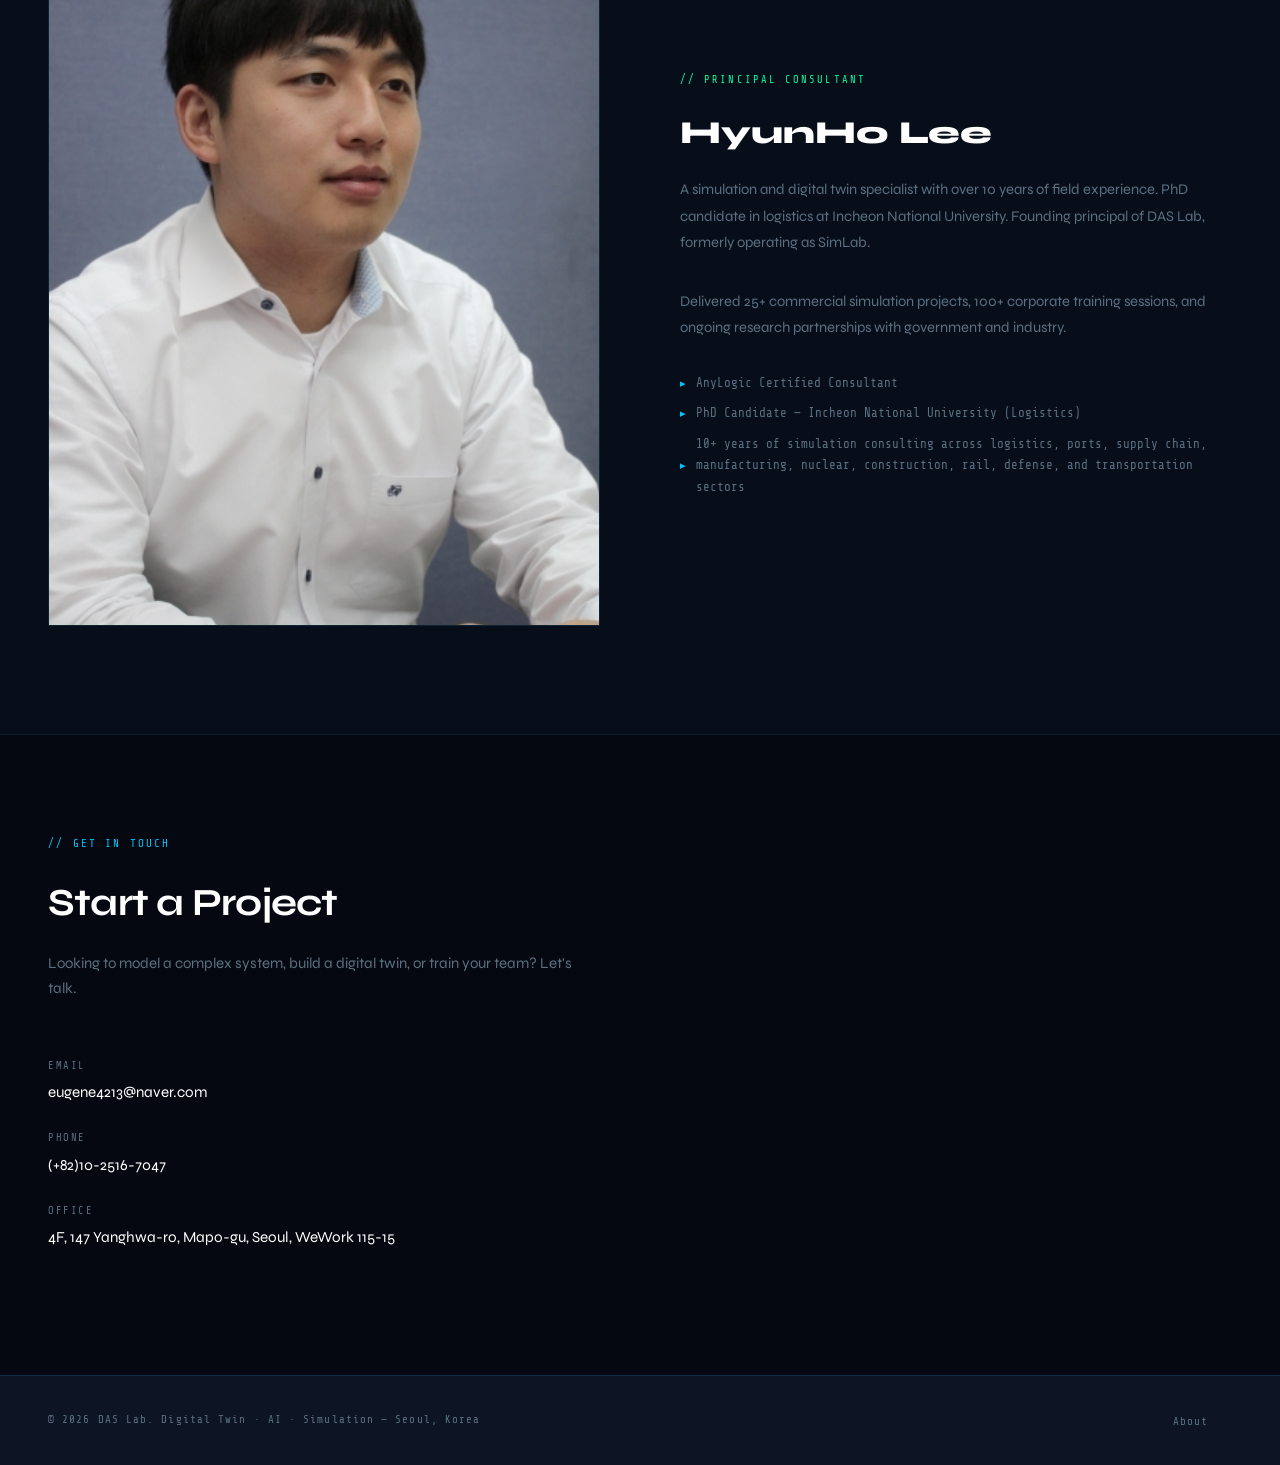
==== commit 904d1521: "e-mail address mailTo delete" ====
--- a/templates/index_en.html
+++ b/templates/index_en.html
@@ -190,7 +190,7 @@
 					<p class="section-desc">Looking to model a complex system, build a digital twin, or train your team? Let's talk.</p>
 
 					<p class="contact-info-label">Email</p>
-					<p class="contact-info-value"><a href="/cdn-cgi/l/email-protection" class="__cf_email__" data-cfemail="89ecfceeece7ecbdbbb8bac9e7e8ffecfba7eae6e4">[email&#160;protected]</a></p>
+					<p class="contact-info-value">eugene4213@naver.com</p>
 
 					<p class="contact-info-label">Phone</p>
 					<p class="contact-info-value">(+82)10-2516-7047</p>
@@ -199,13 +199,7 @@
 					<p class="contact-info-value">4F, 147 Yanghwa-ro, Mapo-gu, Seoul, WeWork 115-15</p>
 				</div>
 				<div>
-					<form class="contact-form" action="mailto:eugene4213@naver.com" method="post" enctype="text/plain">
-						<input type="text" name="name" placeholder="Name / Organization" />
-						<input type="email" name="email" placeholder="Email Address" />
-						<input type="text" name="subject" placeholder="Project Type (Simulation / Digital Twin / Training)" />
-						<textarea name="message" placeholder="Describe your project or inquiry..."></textarea>
-						<button type="submit" class="btn-primary" style="cursor:pointer; border:none;">Send Message</button>
-					</form>
+
 				</div>
 			</div>
 		</div>
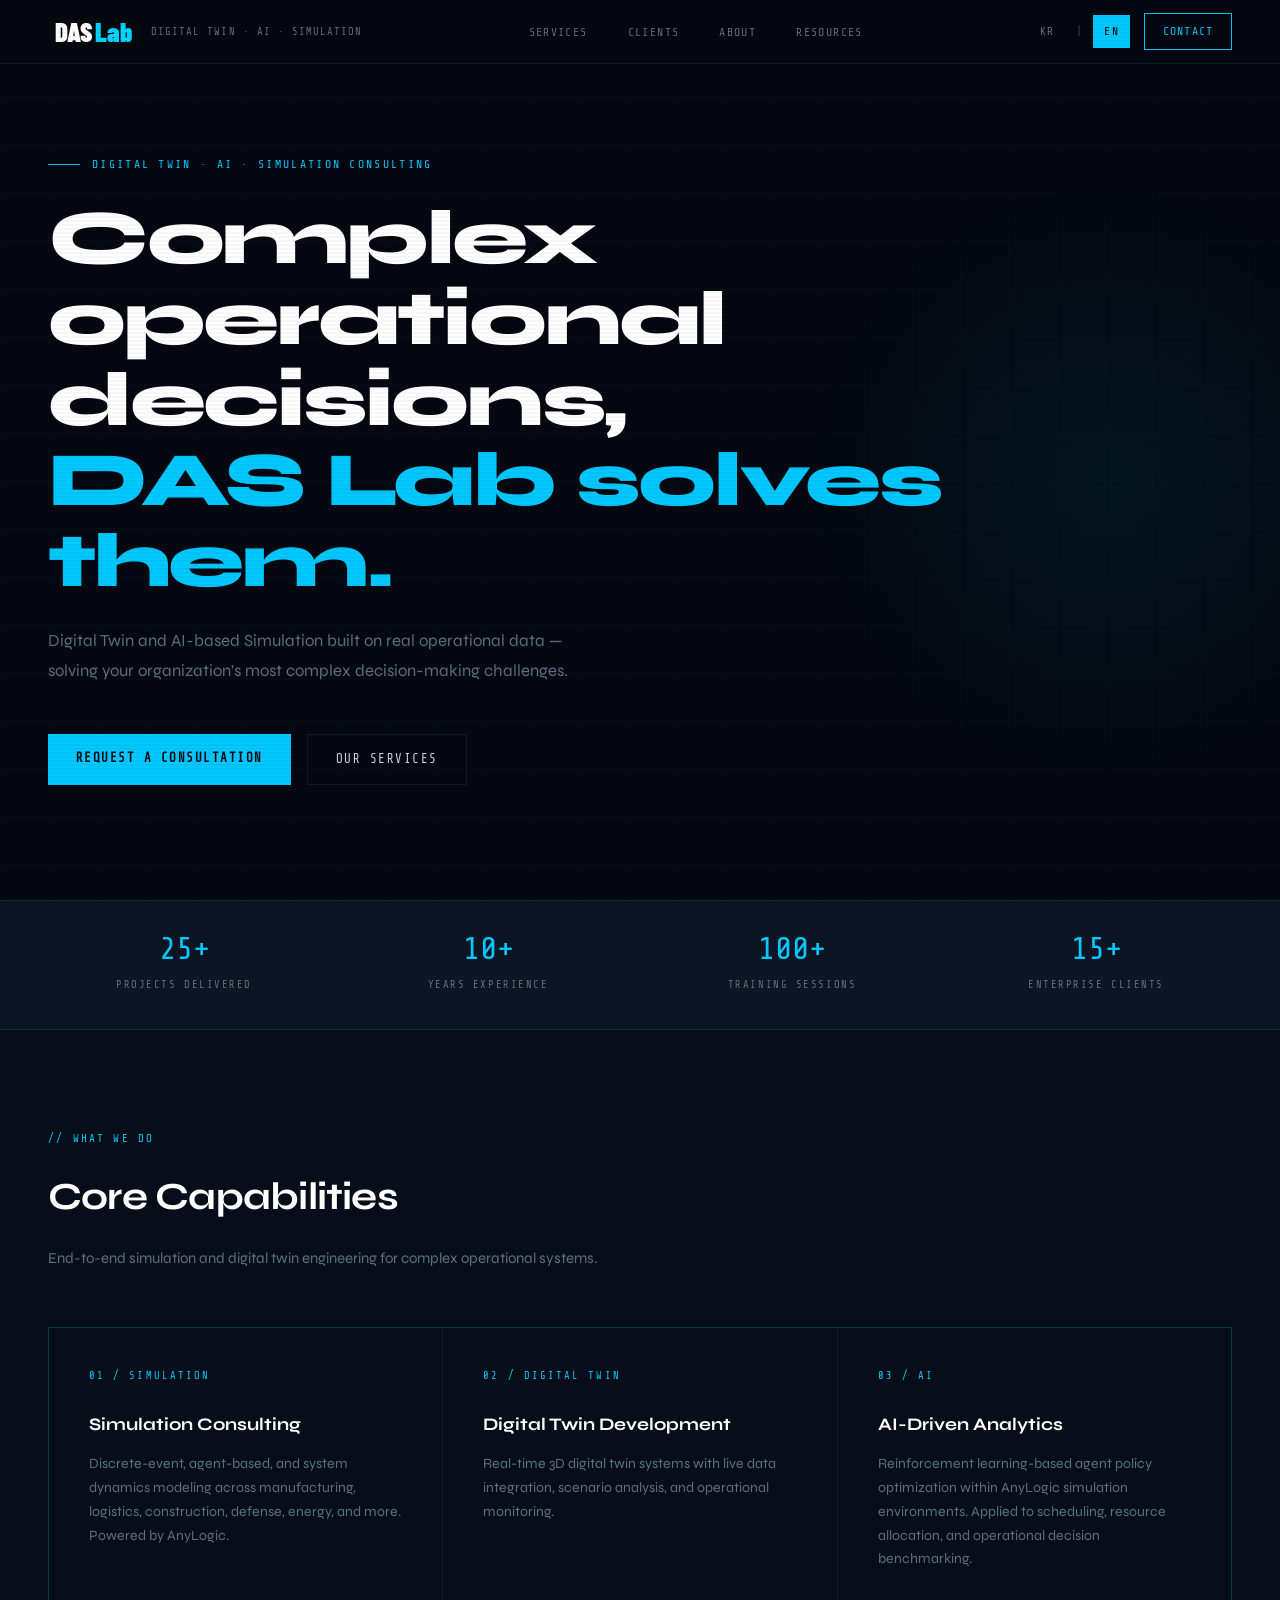
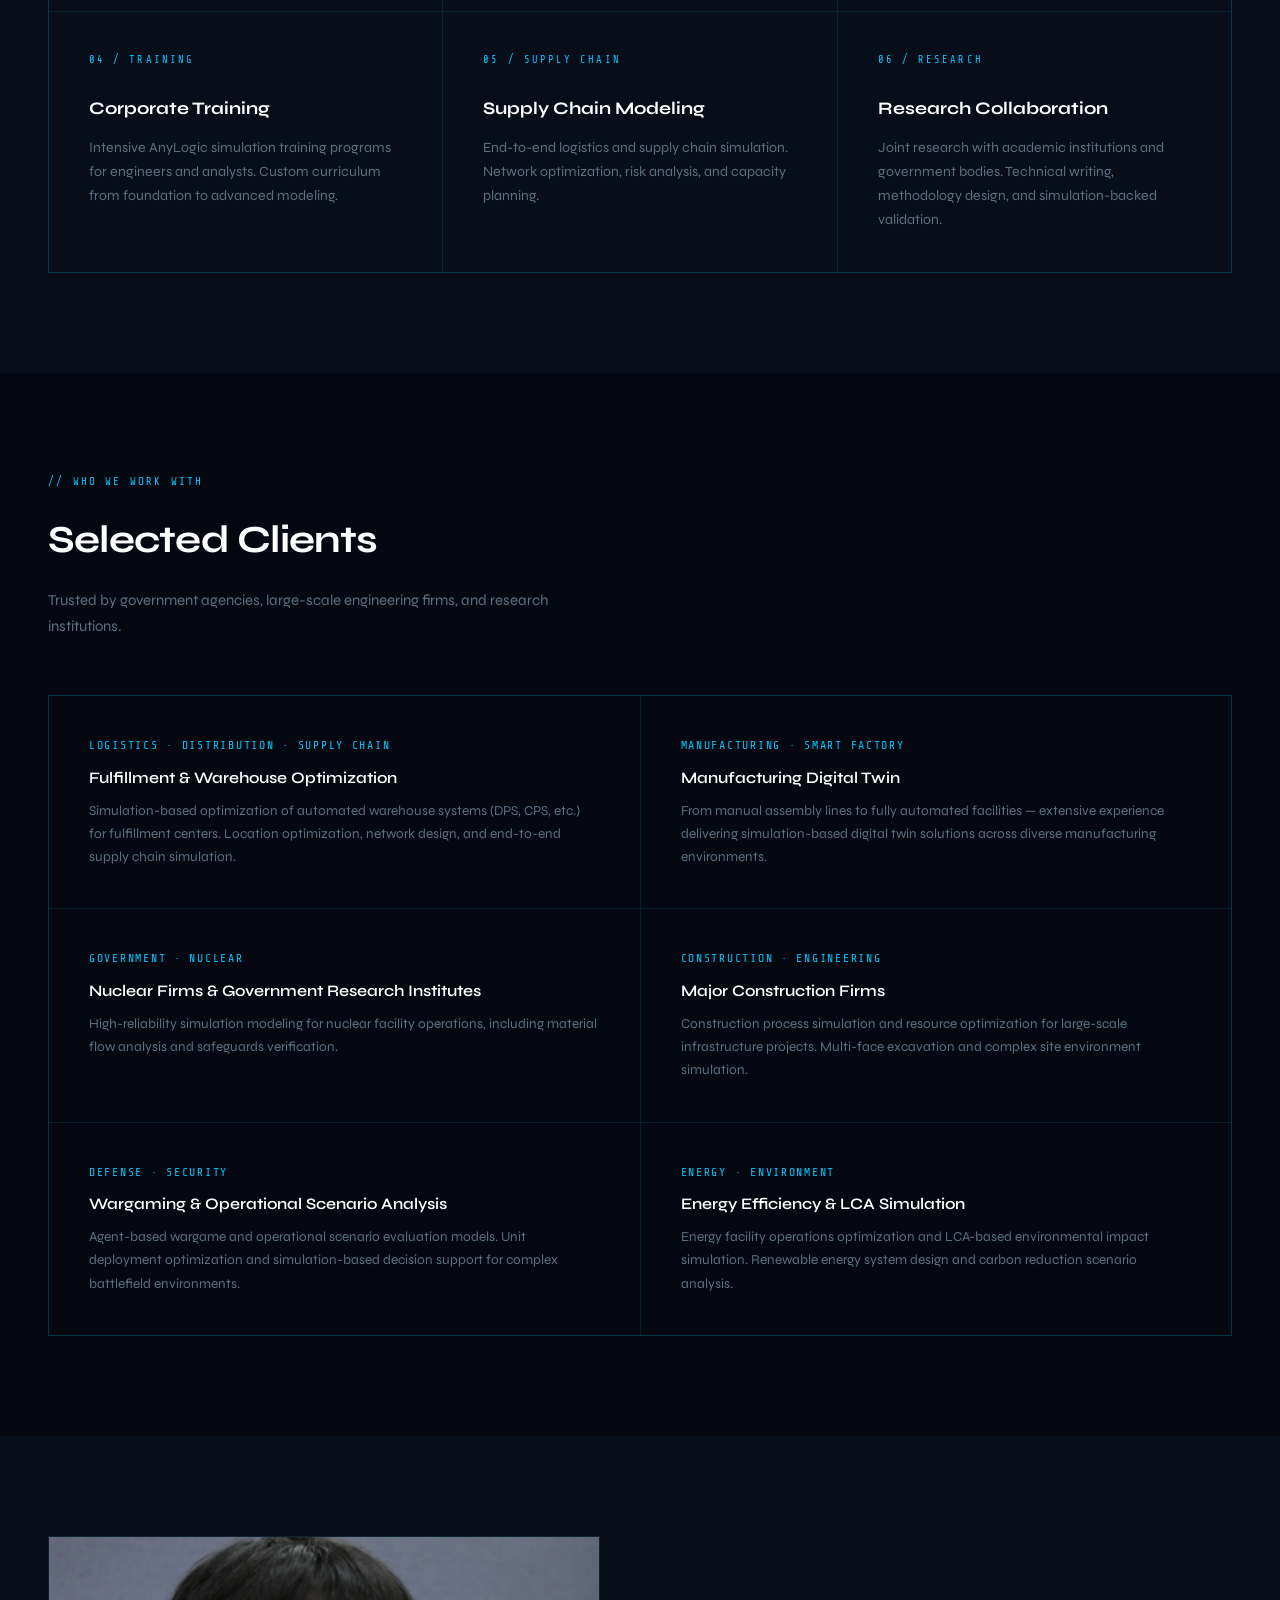
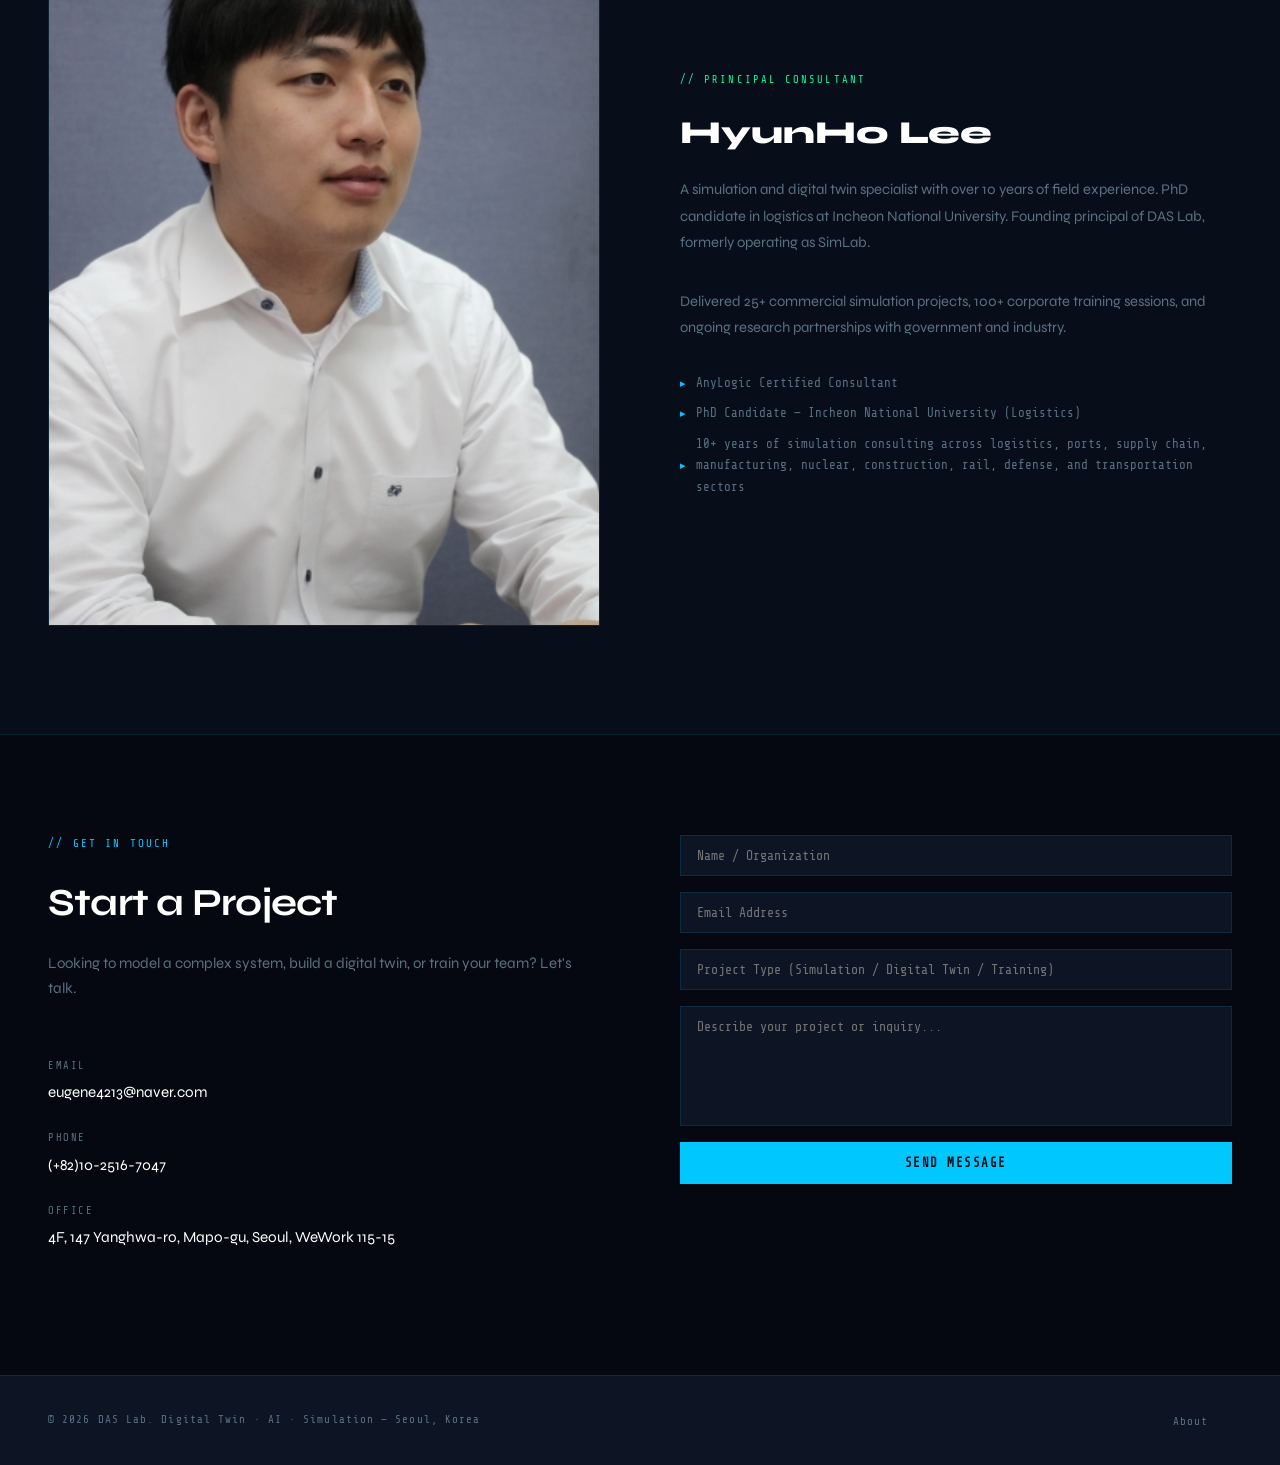
==== commit 80d51187: "mistakenly deleted submission foam recovered" ====
--- a/templates/index_en.html
+++ b/templates/index_en.html
@@ -198,9 +198,13 @@
 					<p class="contact-info-label">Office</p>
 					<p class="contact-info-value">4F, 147 Yanghwa-ro, Mapo-gu, Seoul, WeWork 115-15</p>
 				</div>
-				<div>
-
-				</div>
+				<form class="contact-form" onsubmit="return false;">
+					<input type="text" name="name" placeholder="Name / Organization" />
+					<input type="email" name="email" placeholder="Email Address" />
+					<input type="text" name="subject" placeholder="Project Type (Simulation / Digital Twin / Training)" />
+					<textarea name="message" placeholder="Describe your project or inquiry..."></textarea>
+					<button type="submit" class="btn-primary" style="cursor:pointer; border:none;">Send Message</button>
+				</form>
 			</div>
 		</div>
 	</section>
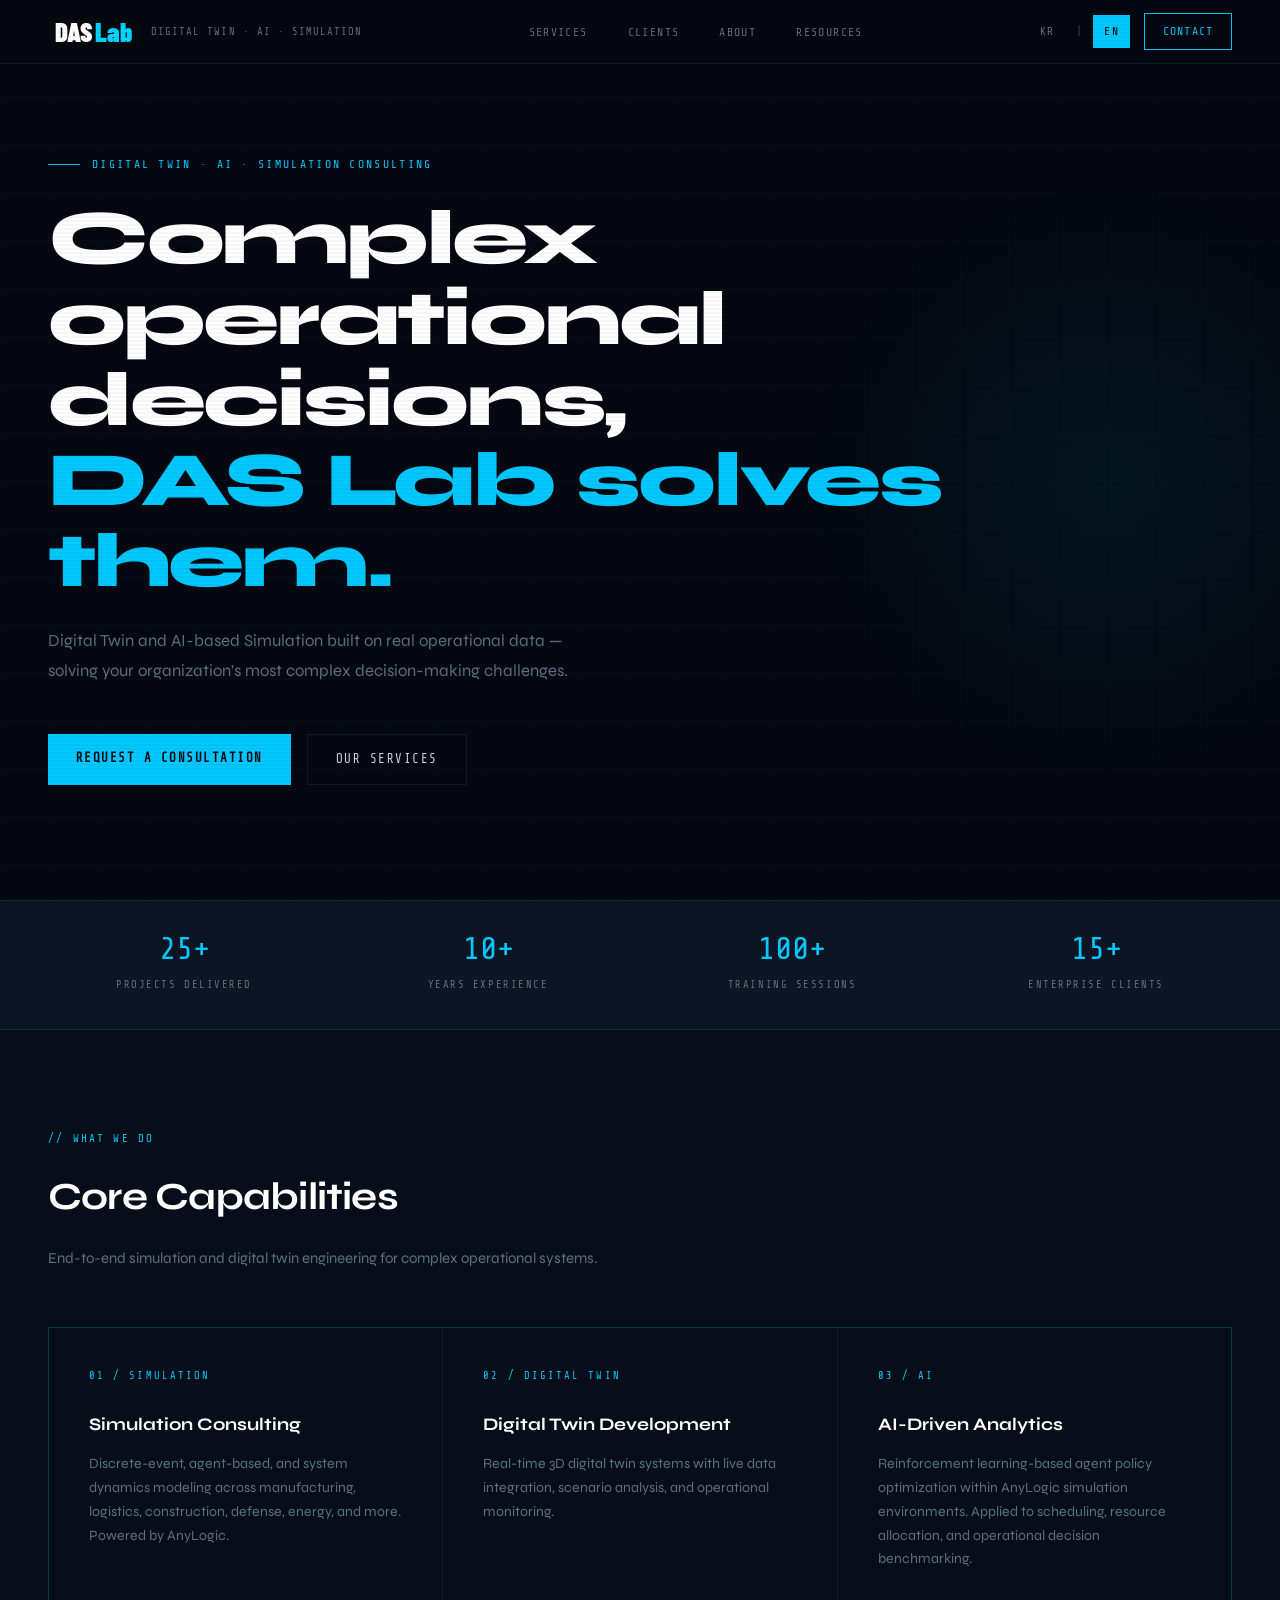
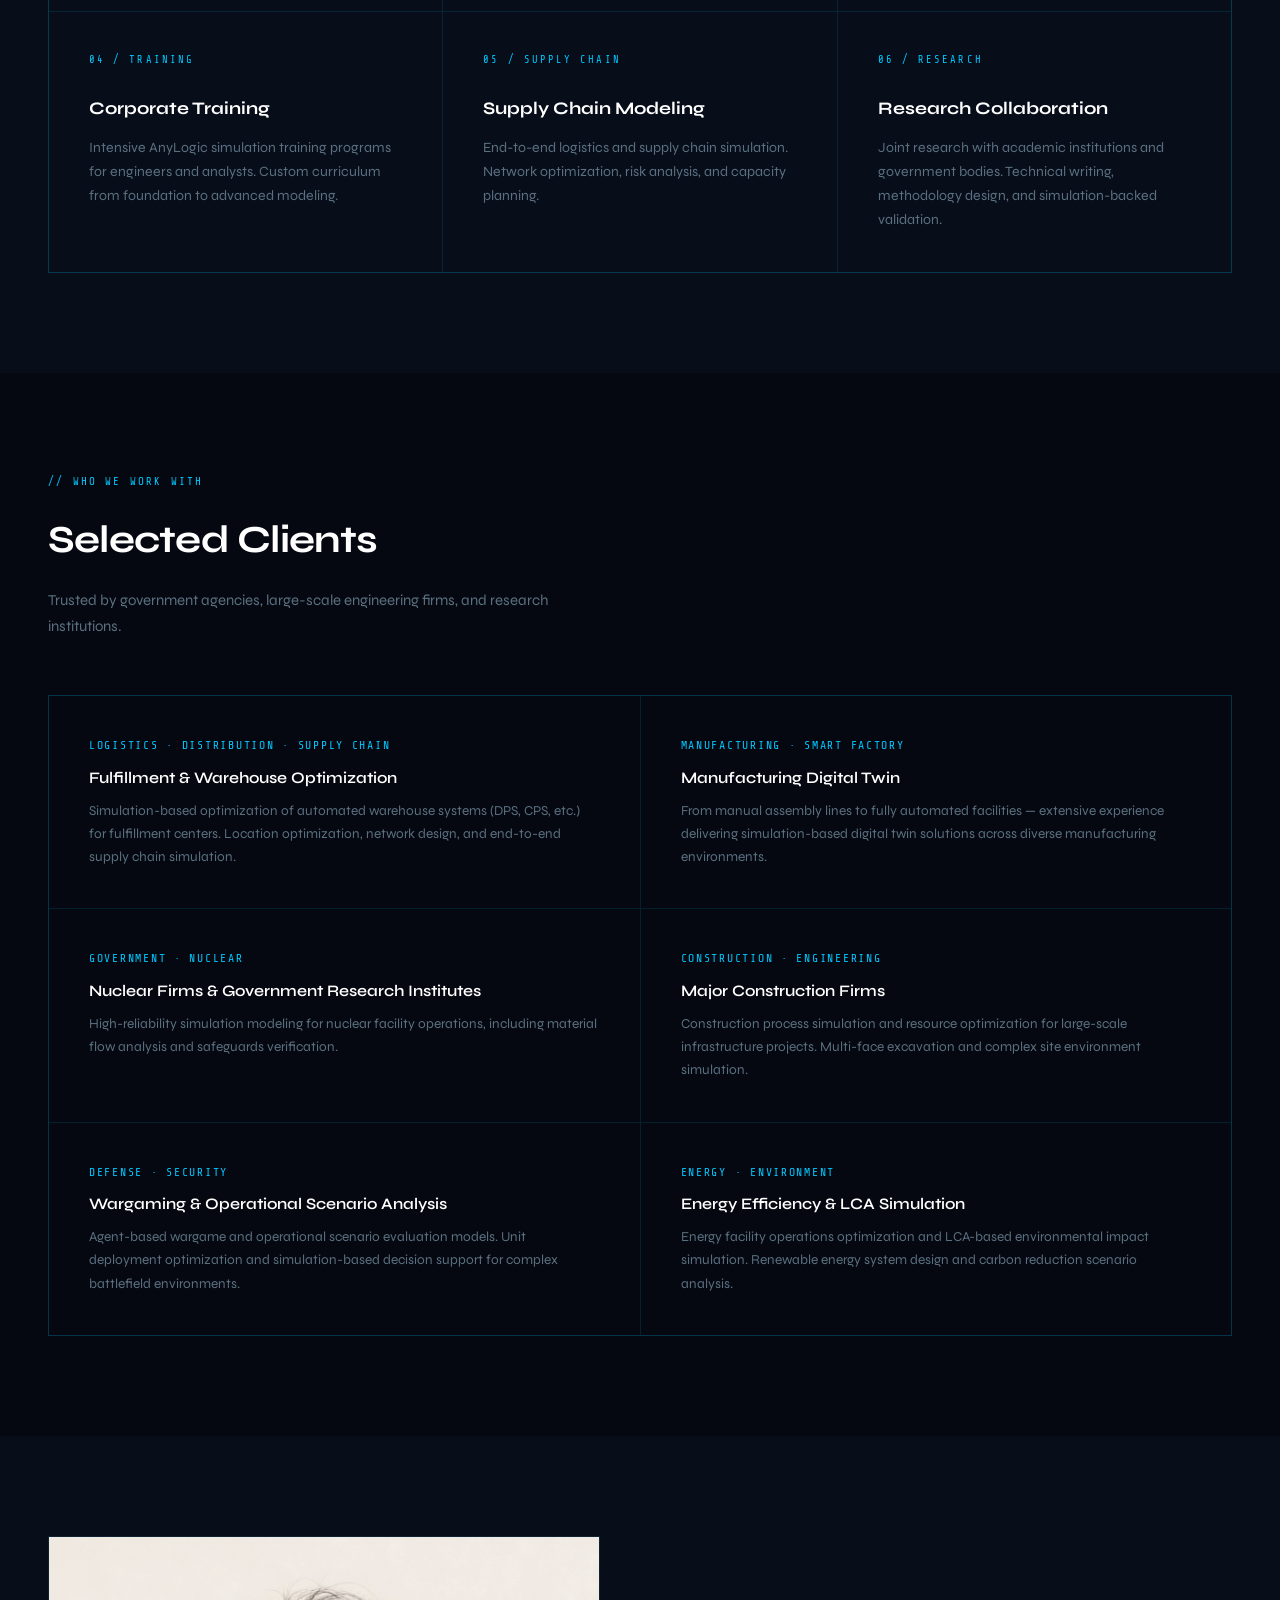
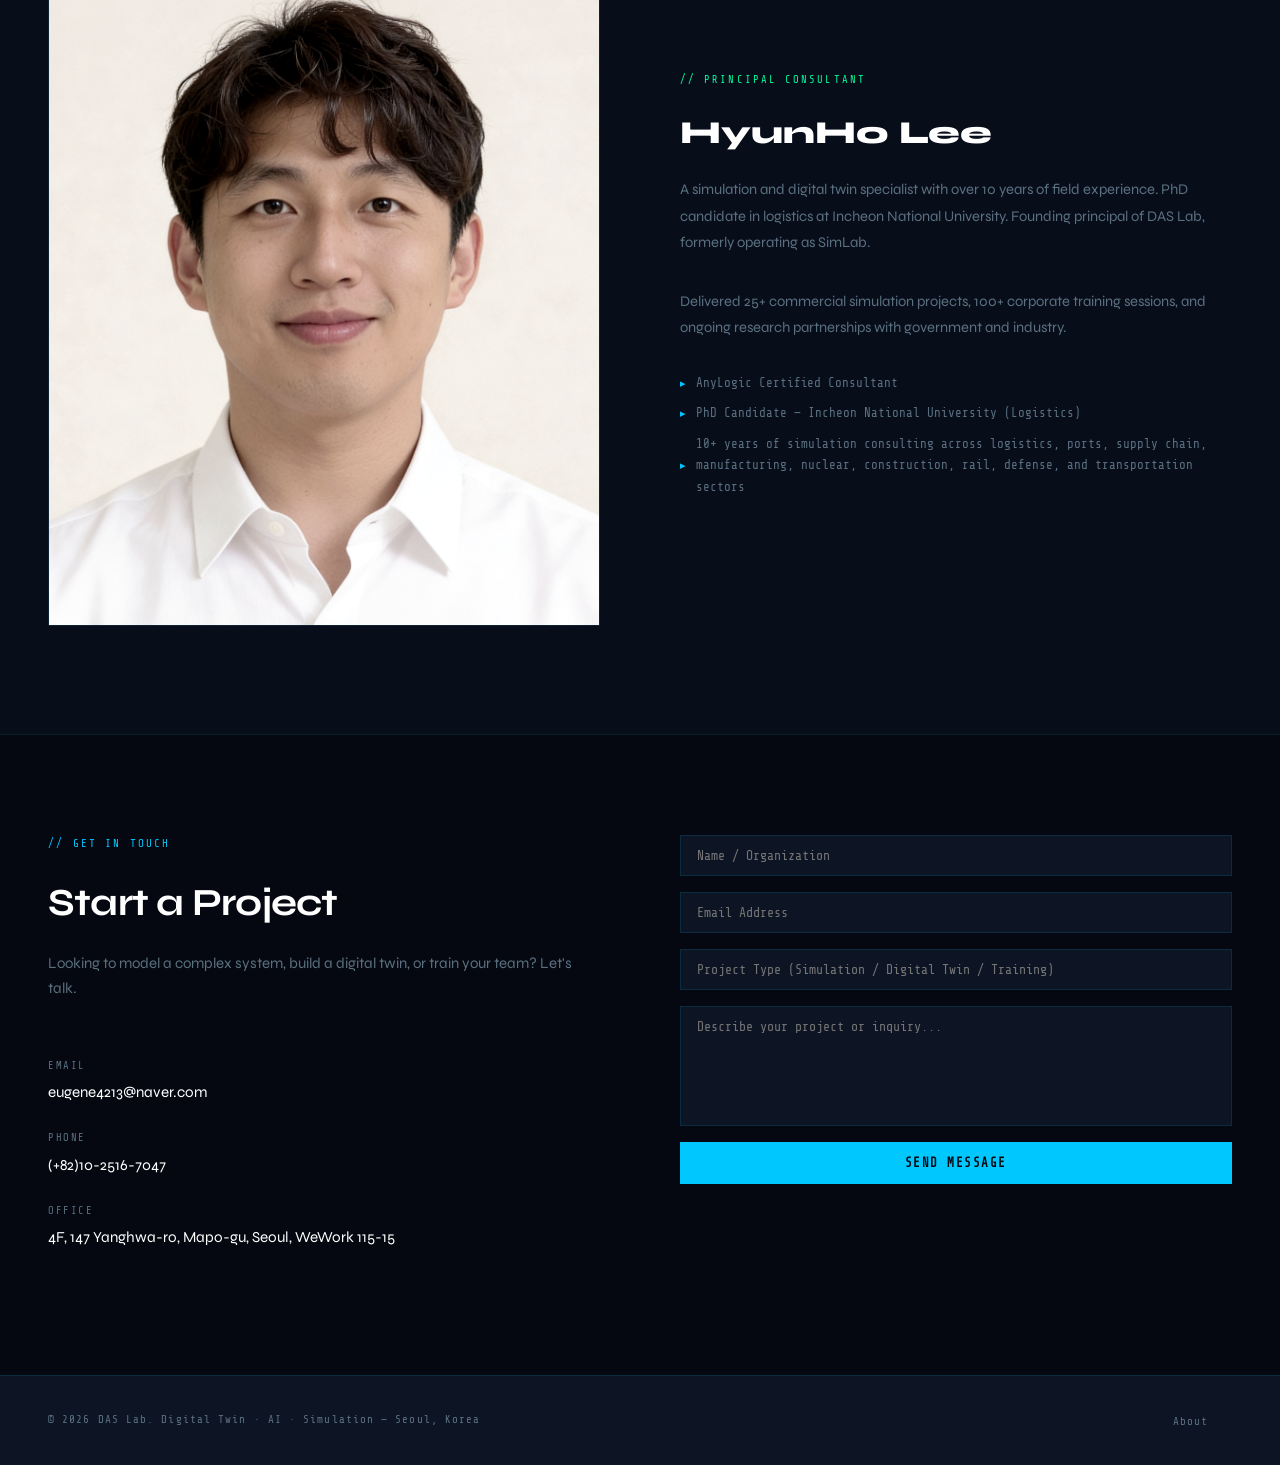
==== commit caad06eb: "contact link changed" ====
--- a/templates/index_en.html
+++ b/templates/index_en.html
@@ -27,7 +27,7 @@
 				<span class="nav-lang-sep">|</span>
 				<a class="is-active" href="index_en.html" aria-current="page">EN</a>
 			</div>
-			<a href="https://open.kakao.com/o/gmawNvbg" class="nav-cta">Contact</a>
+			<a href="https://open.kakao.com/me/daslab" class="nav-cta">Contact</a>
 		</div>
 	</nav>
 
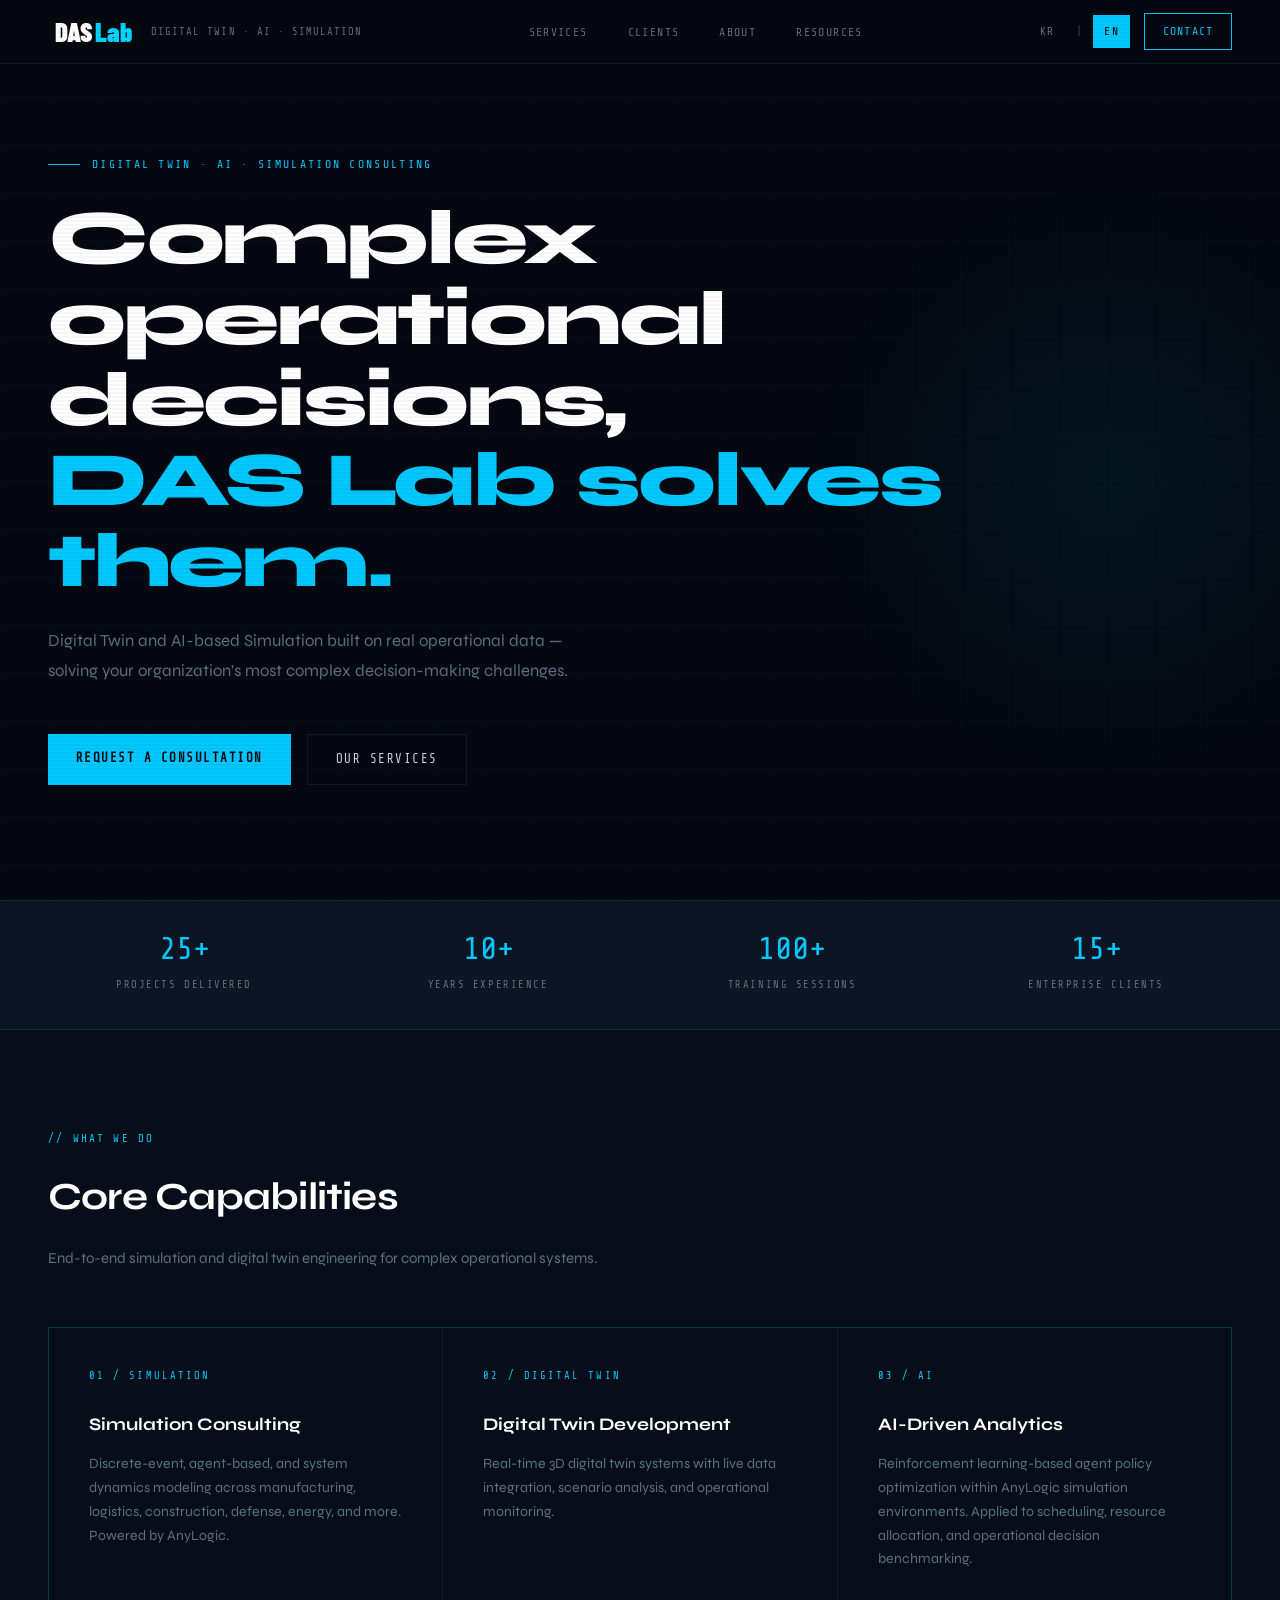
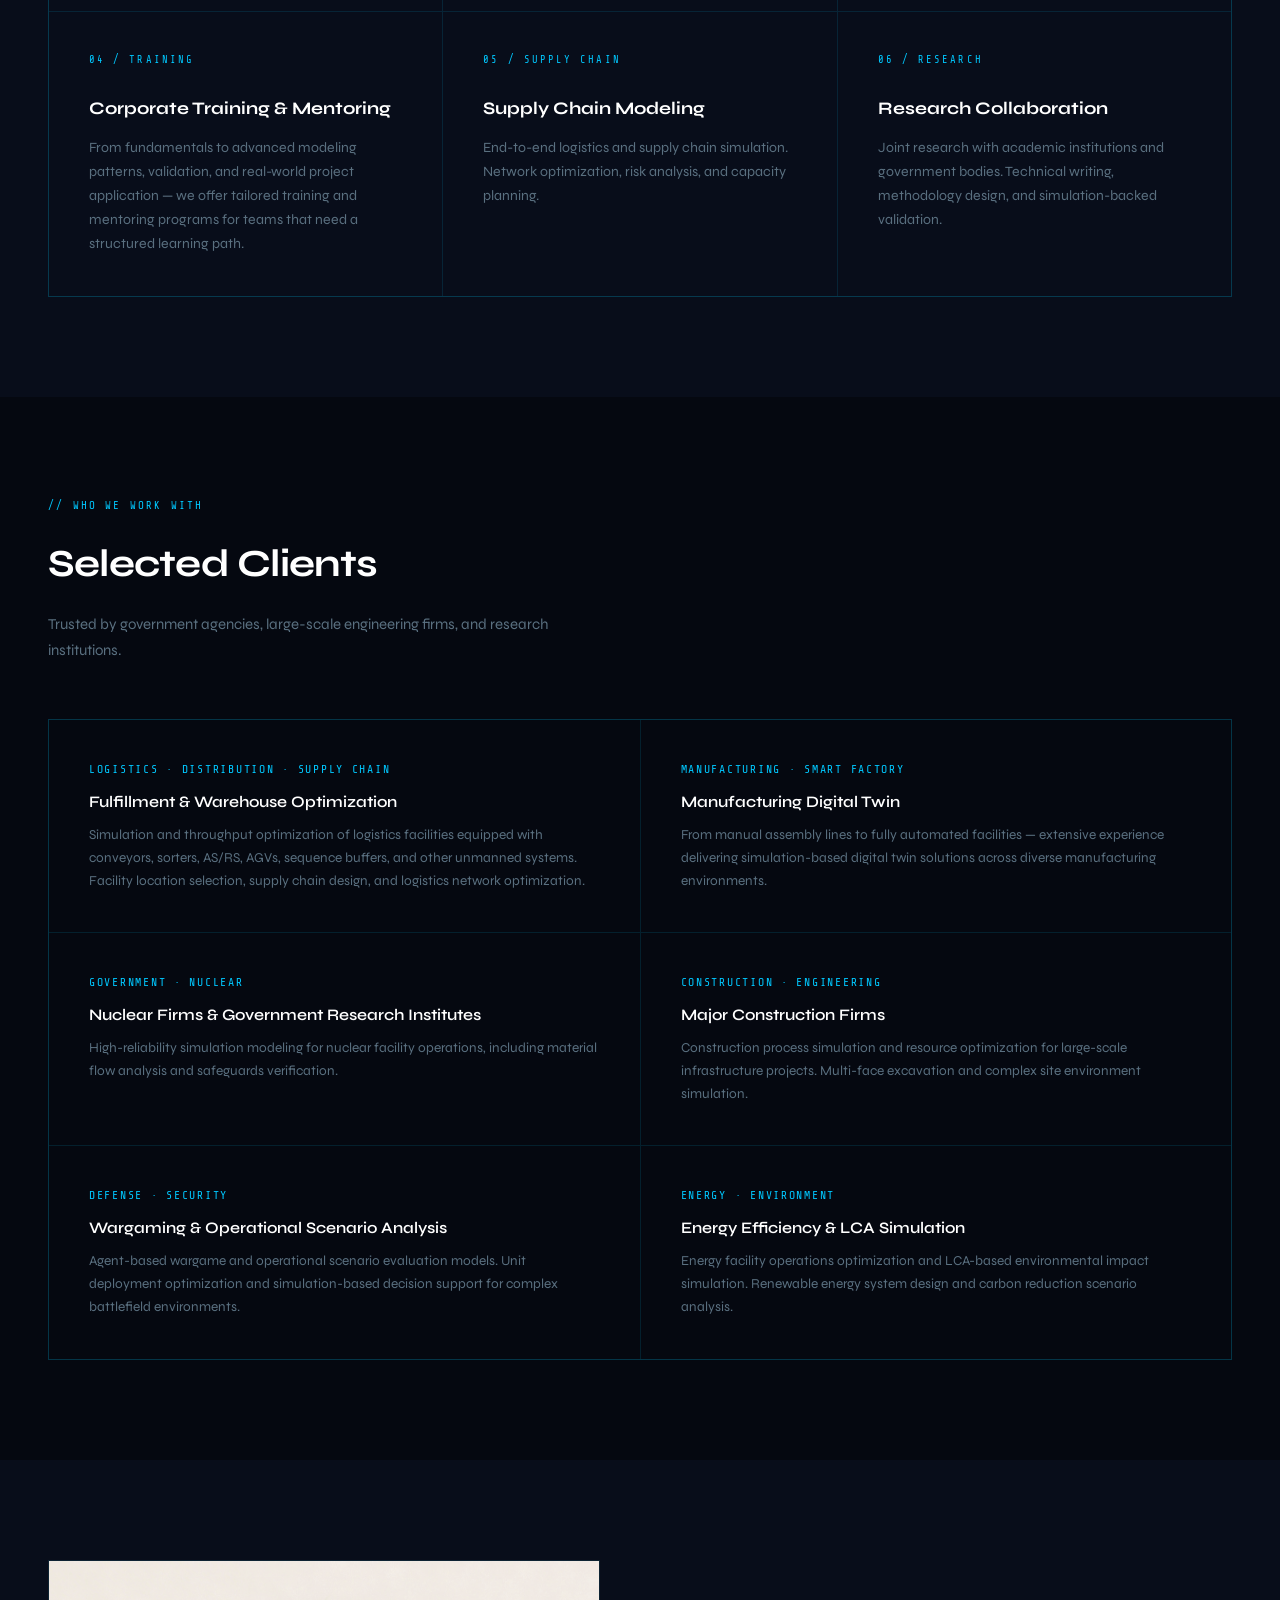
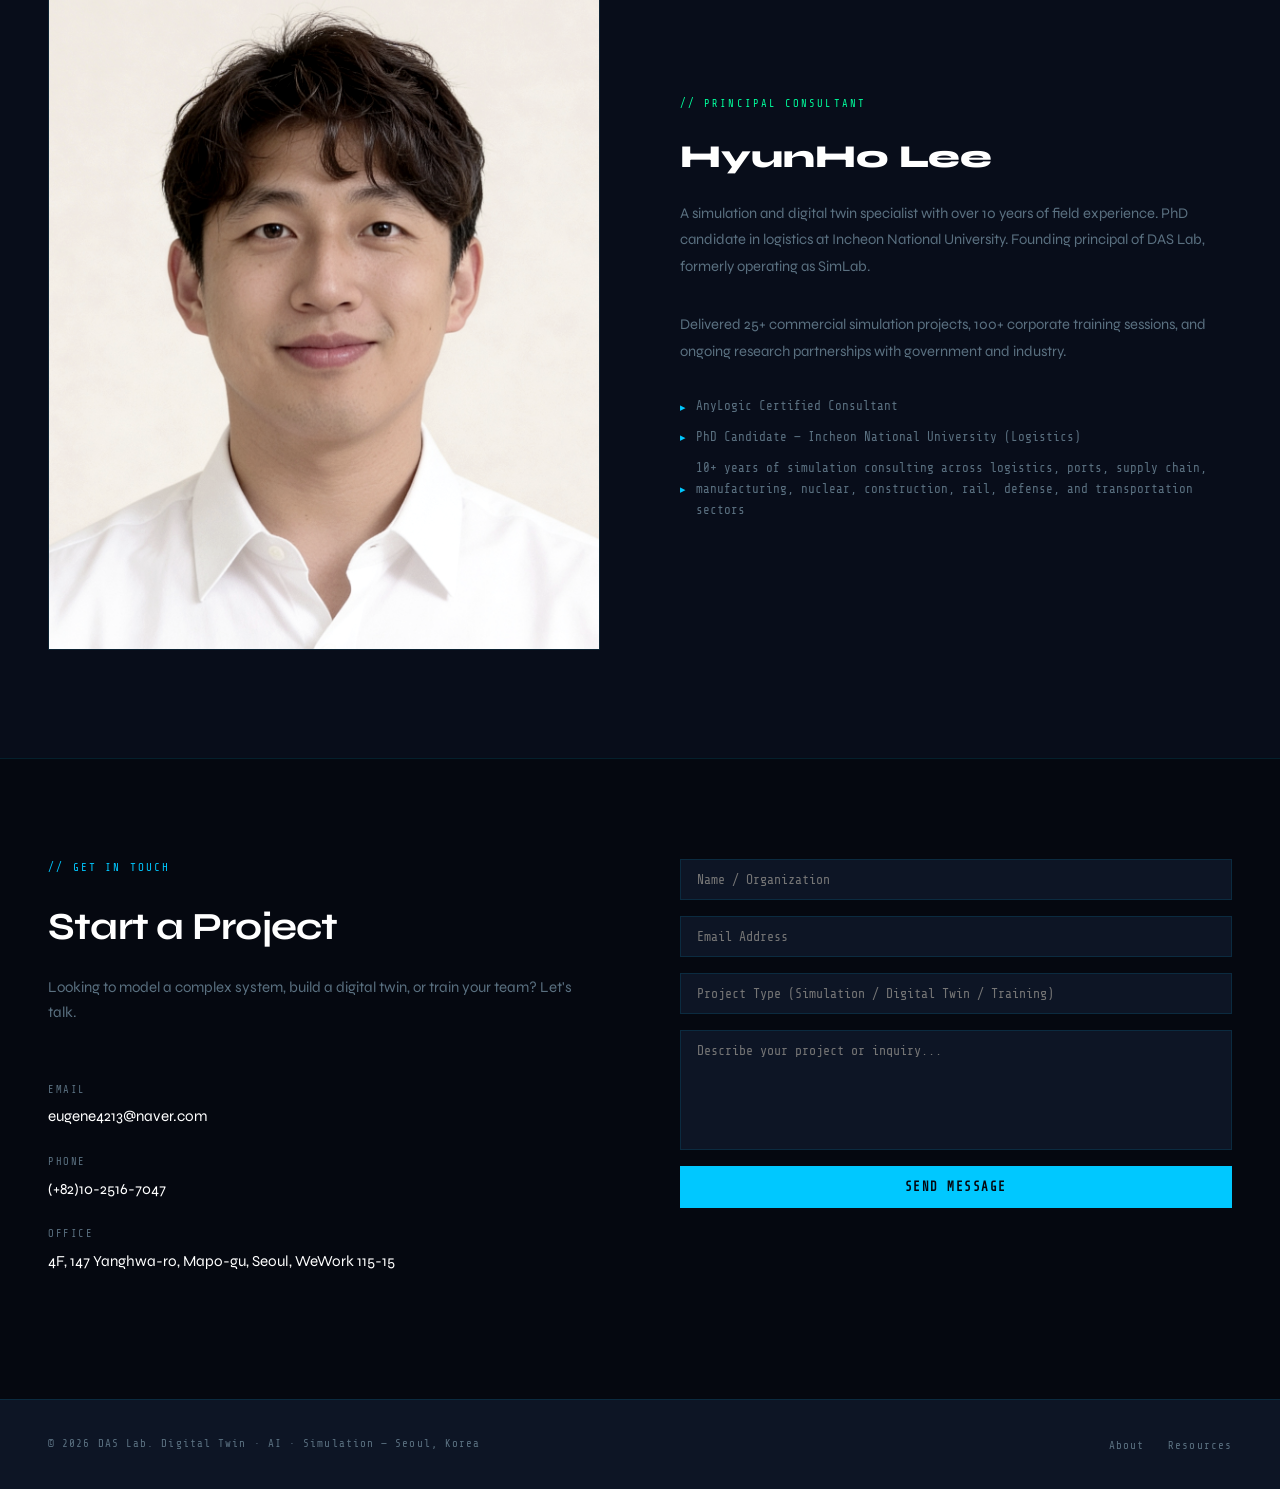
==== commit 738179d2: "fix: content overhaul & bug fixes" ====
--- a/templates/index_en.html
+++ b/templates/index_en.html
@@ -19,7 +19,7 @@
 			<li><a href="#services">Services</a></li>
 			<li><a href="#clients">Clients</a></li>
 			<li><a href="#about">About</a></li>
-			<li><a href="resource.html">Resources</a></li>
+			<li><a href="resource_en.html">Resources</a></li>
 		</ul>
 		<div class="nav-actions">
 			<div class="nav-lang" aria-label="Language switch">
@@ -27,7 +27,7 @@
 				<span class="nav-lang-sep">|</span>
 				<a class="is-active" href="index_en.html" aria-current="page">EN</a>
 			</div>
-			<a href="https://open.kakao.com/me/daslab" class="nav-cta">Contact</a>
+			<a href="#contact" class="nav-cta">Contact</a>
 		</div>
 	</nav>
 
@@ -44,7 +44,7 @@
 				Digital Twin and AI-based Simulation built on real operational data — solving your organization's most complex decision-making challenges.
 			</p>
 			<div class="hero-actions">
-				<a href="/cdn-cgi/l/email-protection#74110113111a1140464547341a150211065a171b19" class="btn-primary">Request a Consultation</a>
+				<a href="#contact" class="btn-primary">Request a Consultation</a>
 				<a href="#services" class="btn-outline">Our Services</a>
 			</div>
 		</div>
@@ -96,8 +96,8 @@
 				</div>
 				<div class="service-card">
 					<span class="service-icon">04 / TRAINING</span>
-					<h3 class="service-title">Corporate Training</h3>
-					<p class="service-desc">Intensive AnyLogic simulation training programs for engineers and analysts. Custom curriculum from foundation to advanced modeling.</p>
+					<h3 class="service-title">Corporate Training & Mentoring</h3>
+					<p class="service-desc">From fundamentals to advanced modeling patterns, validation, and real-world project application — we offer tailored training and mentoring programs for teams that need a structured learning path.</p>
 				</div>
 				<div class="service-card">
 					<span class="service-icon">05 / SUPPLY CHAIN</span>
@@ -123,7 +123,7 @@
 				<div class="client-card">
 					<p class="client-name">Logistics · Distribution · Supply Chain</p>
 					<h3 class="client-project">Fulfillment & Warehouse Optimization</h3>
-					<p class="client-desc">Simulation-based optimization of automated warehouse systems (DPS, CPS, etc.) for fulfillment centers. Location optimization, network design, and end-to-end supply chain simulation.</p>
+					<p class="client-desc">Simulation and throughput optimization of logistics facilities equipped with conveyors, sorters, AS/RS, AGVs, sequence buffers, and other unmanned systems. Facility location selection, supply chain design, and logistics network optimization.</p>
 				</div>
 				<div class="client-card">
 					<p class="client-name">Manufacturing · Smart Factory</p>
@@ -198,21 +198,65 @@
 					<p class="contact-info-label">Office</p>
 					<p class="contact-info-value">4F, 147 Yanghwa-ro, Mapo-gu, Seoul, WeWork 115-15</p>
 				</div>
-				<form class="contact-form" onsubmit="return false;">
+				<form id="contact-form" class="contact-form">
 					<input type="text" name="name" placeholder="Name / Organization" />
 					<input type="email" name="email" placeholder="Email Address" />
 					<input type="text" name="subject" placeholder="Project Type (Simulation / Digital Twin / Training)" />
 					<textarea name="message" placeholder="Describe your project or inquiry..."></textarea>
-					<button type="submit" class="btn-primary" style="cursor:pointer; border:none;">Send Message</button>
+					<button type="submit" id="contact-submit" class="btn-primary" style="cursor:pointer; border:none;">Send Message</button>
 				</form>
-			</div>
-		</div>
-	</section>
+			<div id="contact-msg" style="display:none; font-family:'Share Tech Mono', monospace; font-size:1rem; margin-top:1.5rem;"></div>
+			</div>
+		</div>
+	</section>
+
+	<script>
+	(function () {
+		var form = document.getElementById('contact-form');
+		var btn  = document.getElementById('contact-submit');
+		var msg  = document.getElementById('contact-msg');
+		if (!form) return;
+		form.addEventListener('submit', function (e) {
+			e.preventDefault();
+			var origText = btn.textContent;
+			btn.textContent = 'Sending...';
+			btn.disabled = true;
+			fetch('https://formspree.io/f/xlgpzeqr', {
+				method: 'POST',
+				body: new FormData(form),
+				headers: { 'Accept': 'application/json' }
+			})
+			.then(function (res) {
+				if (res.ok) {
+					form.style.display = 'none';
+					msg.style.display = 'block';
+					msg.style.color = '#00e5ff';
+					msg.textContent = '// Message transmitted successfully.';
+				} else {
+					return res.json().then(function (d) { throw d; });
+				}
+			})
+			.catch(function () {
+				msg.style.display = 'block';
+				msg.style.color = '#ff4d4d';
+				msg.textContent = '// Transmission failed. Please try again.';
+				btn.textContent = origText;
+				btn.disabled = false;
+			});
+		});
+	})();
+	</script>
 
 	<!-- FOOTER -->
 	<footer>
 		<div class="footer-inner">
 			<span class="footer-copy">© 2026 DAS Lab. Digital Twin · AI · Simulation — Seoul, Korea</span>
 			<ul class="footer-links">
-				<li><a href="introduction.html">About</a></li>
-				<li><a h+				<li><a href="#about">About</a></li>
+				<li><a href="resource_en.html">Resources</a></li>
+			</ul>
+		</div>
+	</footer>
+
+</body>
+</html>
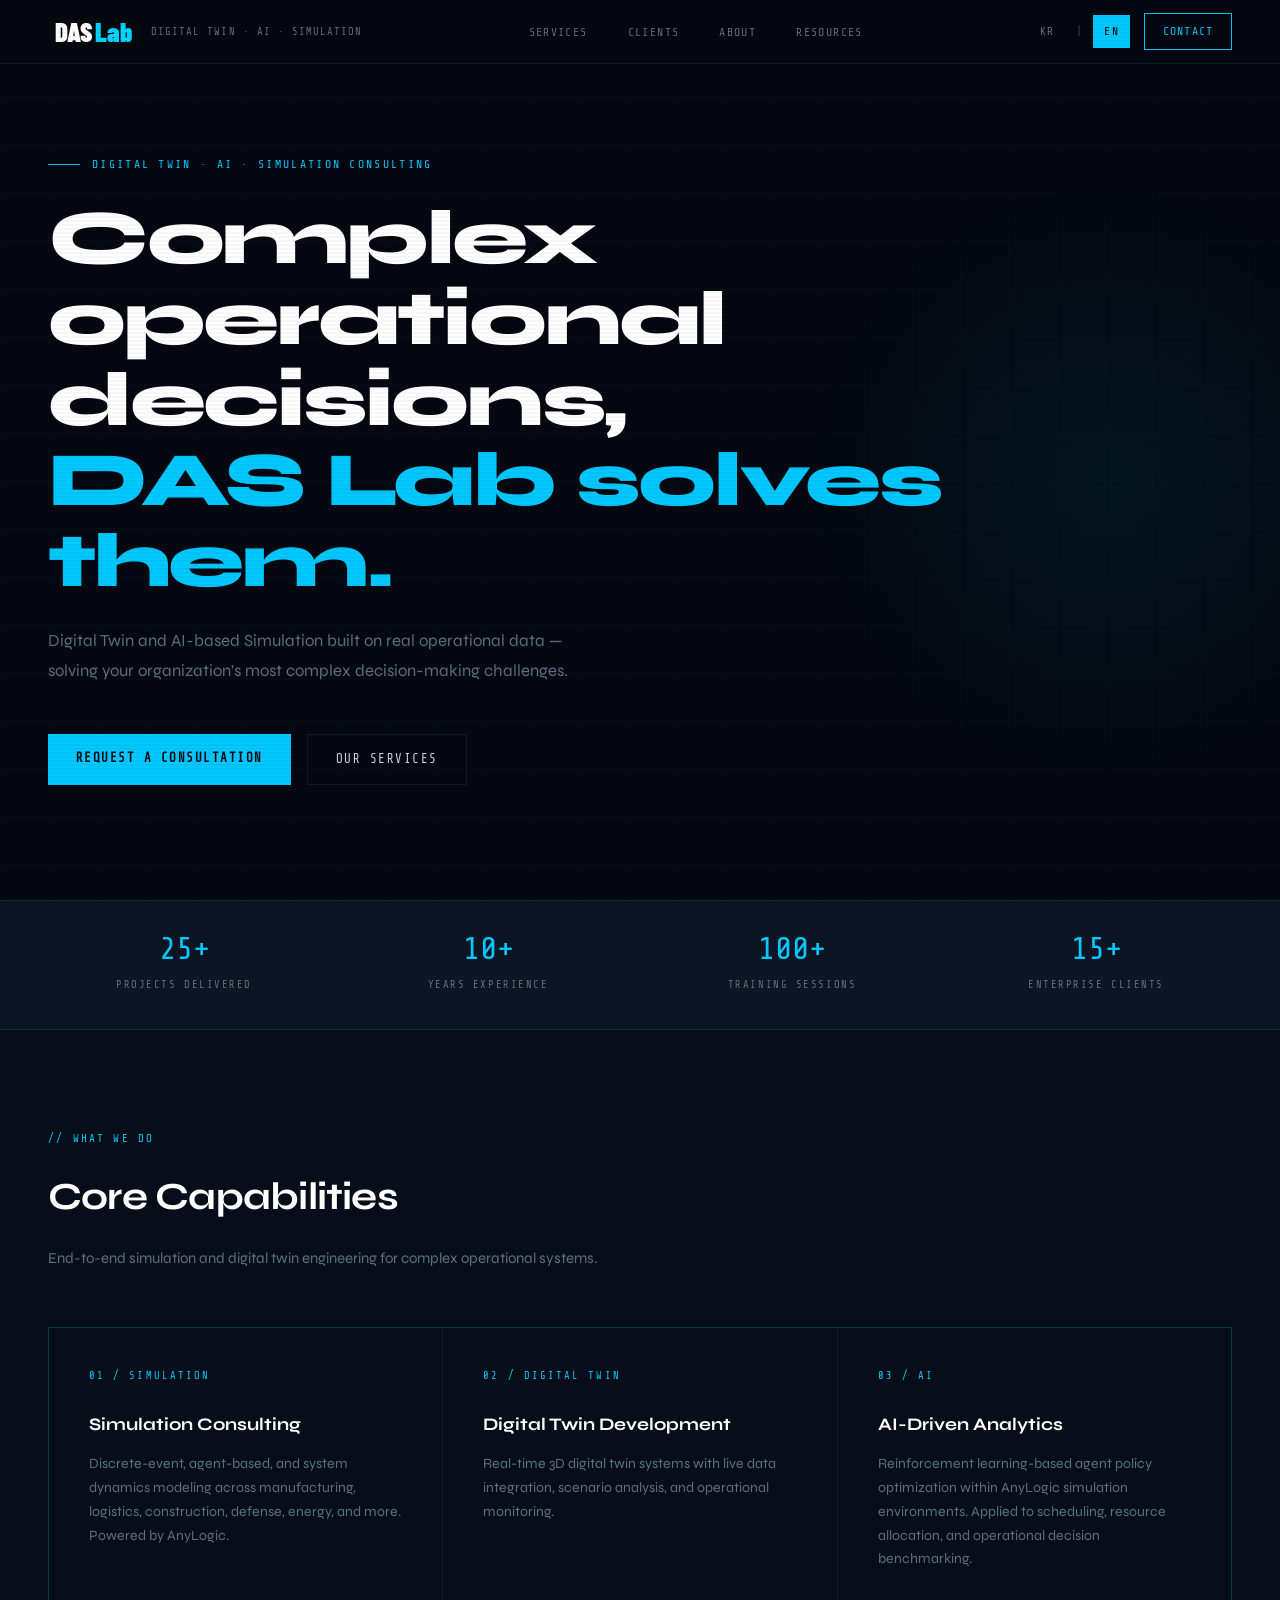
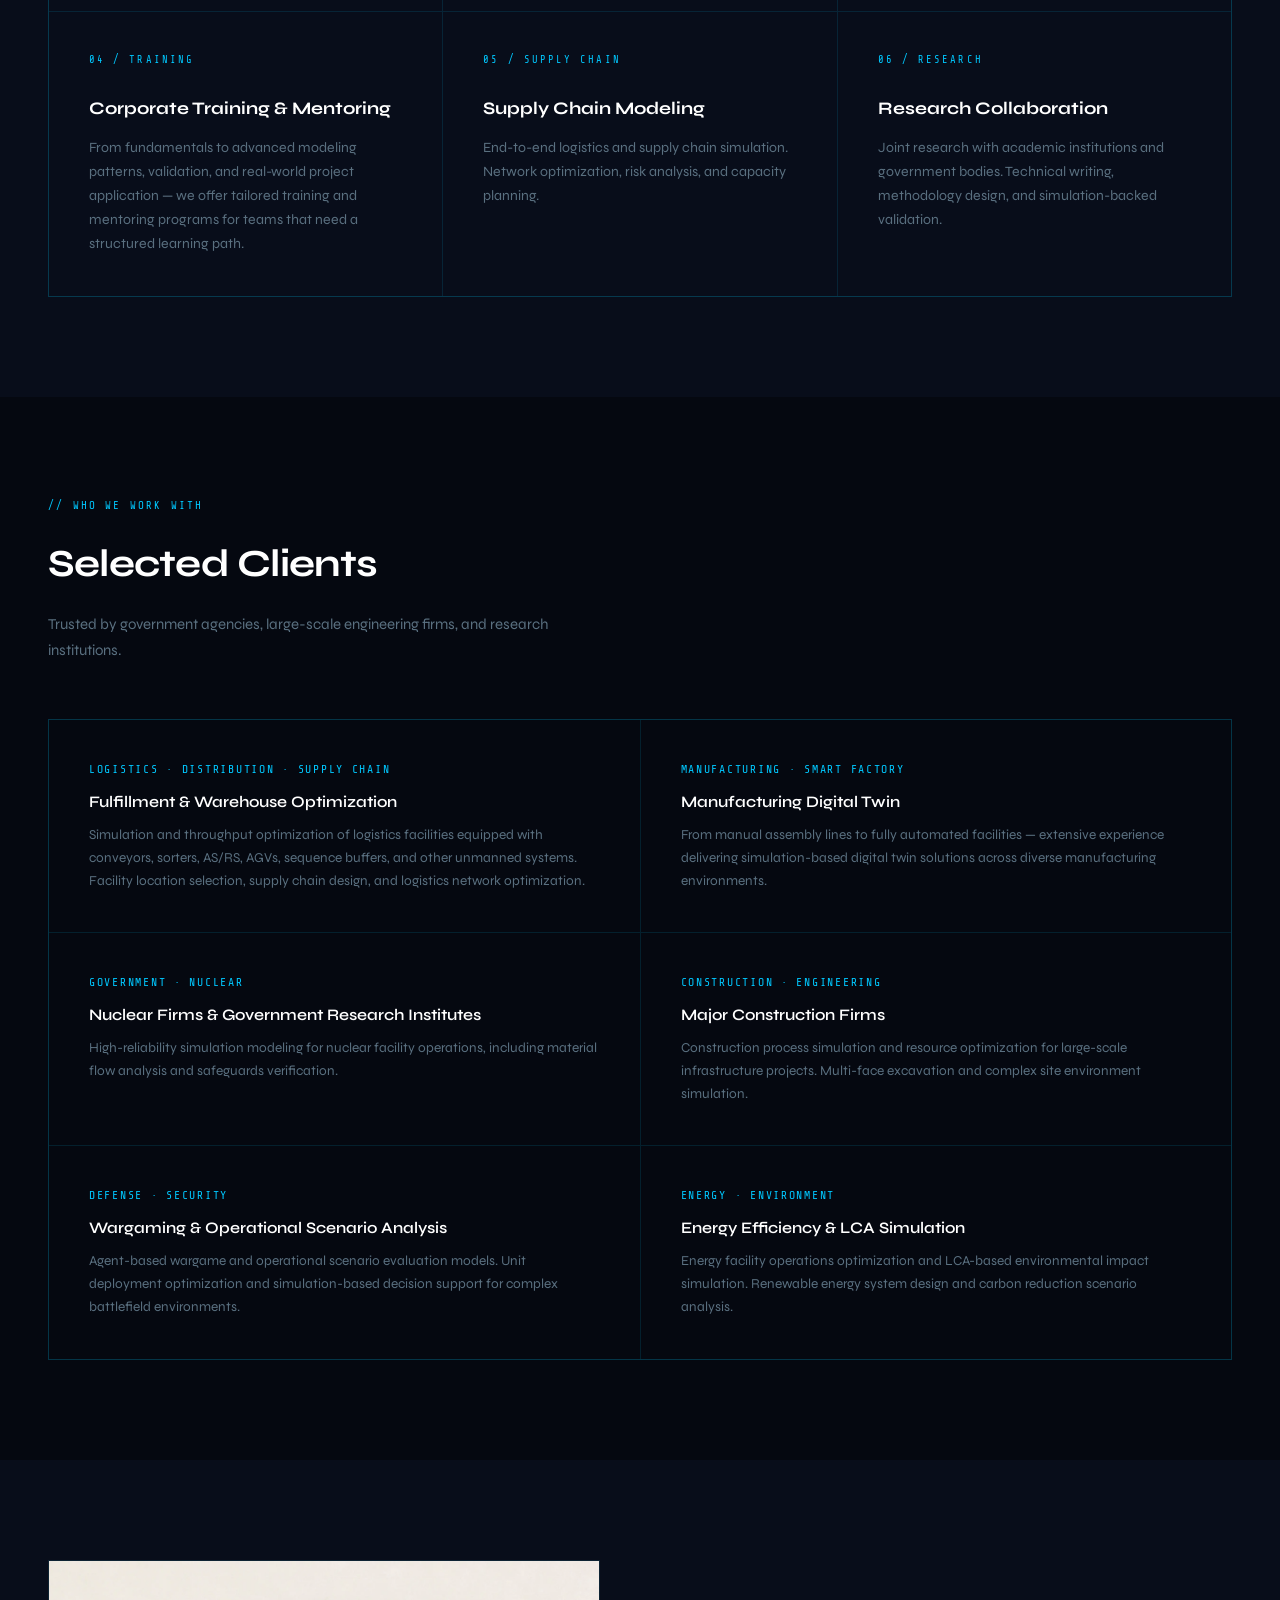
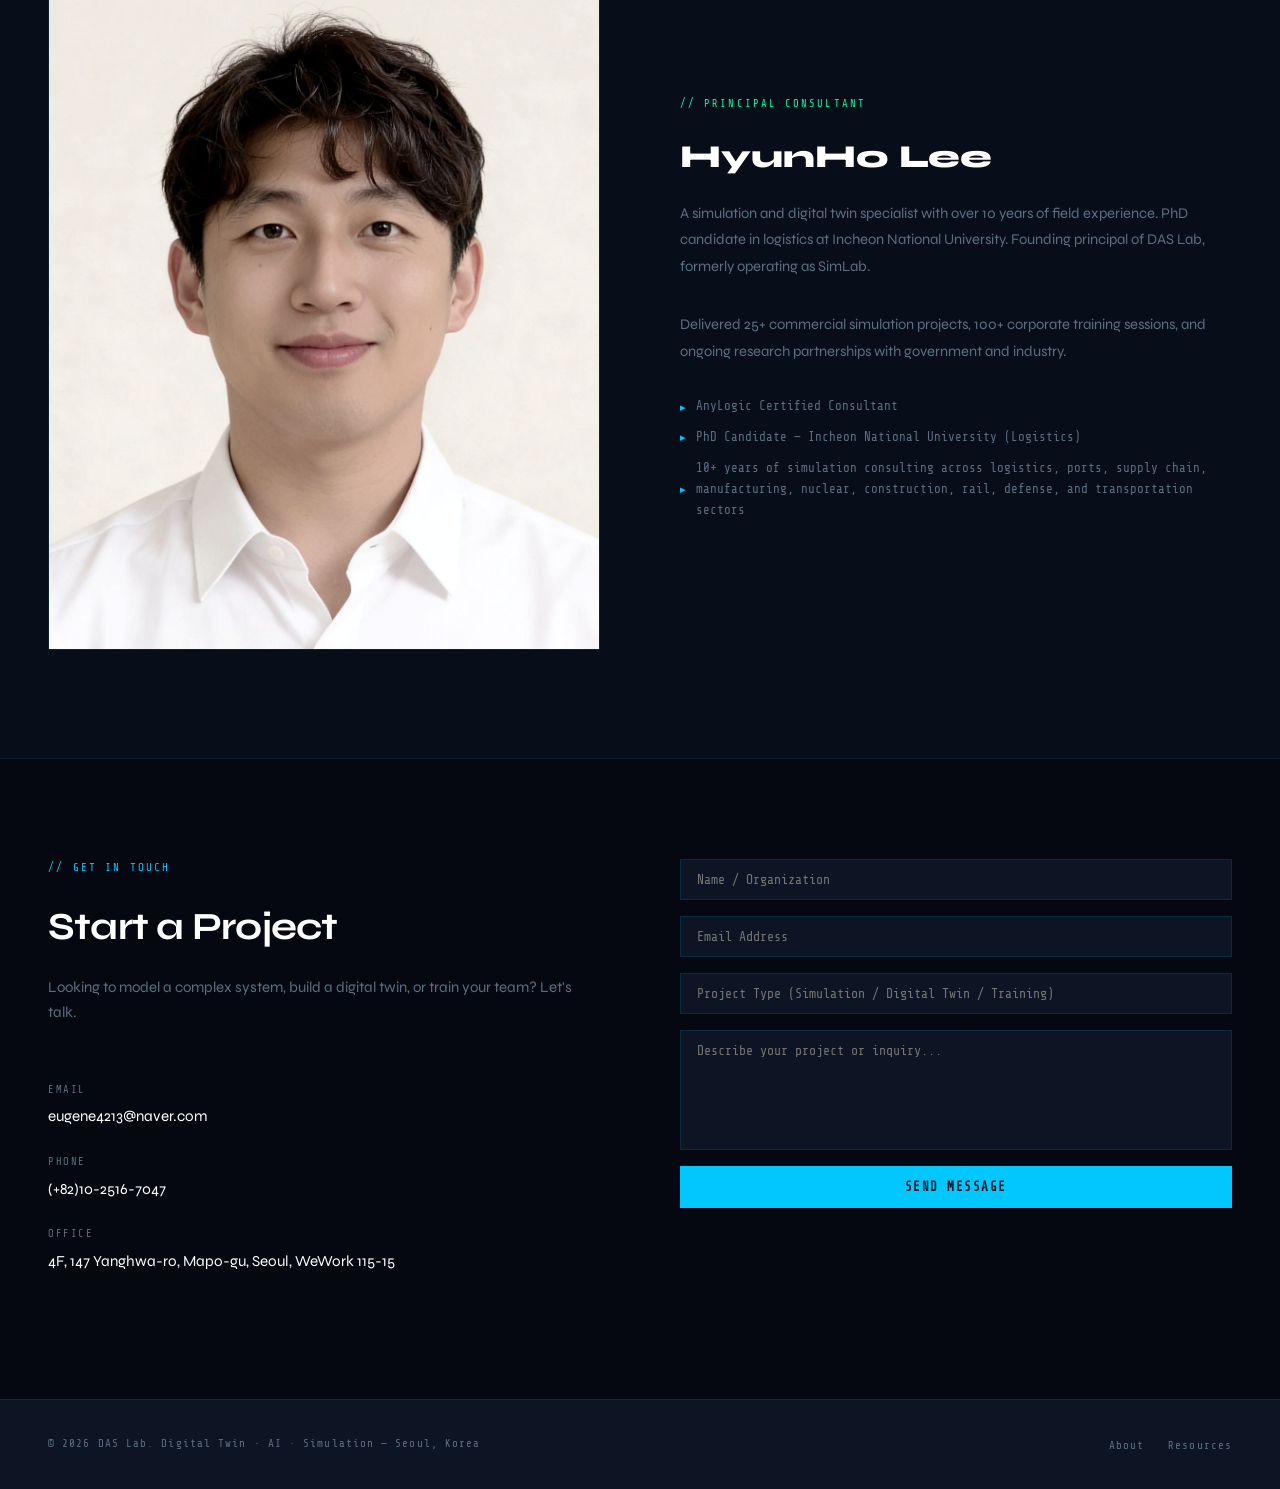
==== commit a3f8c762: "-- picutre changed to webp" ====
--- a/templates/index_en.html
+++ b/templates/index_en.html
@@ -159,7 +159,7 @@
 		<div class="section-inner">
 			<div class="about-grid">
 				<div>
-					<img src="/static/images/1053_1582_4240.jpg" alt="HyunHo Lee" class="about-photo" />
+					<img src="/static/images/1053_1582_4240.webp" alt="HyunHo Lee" class="about-photo" />
 				</div>
 				<div>
 					<p class="about-tag">// Principal Consultant</p>
